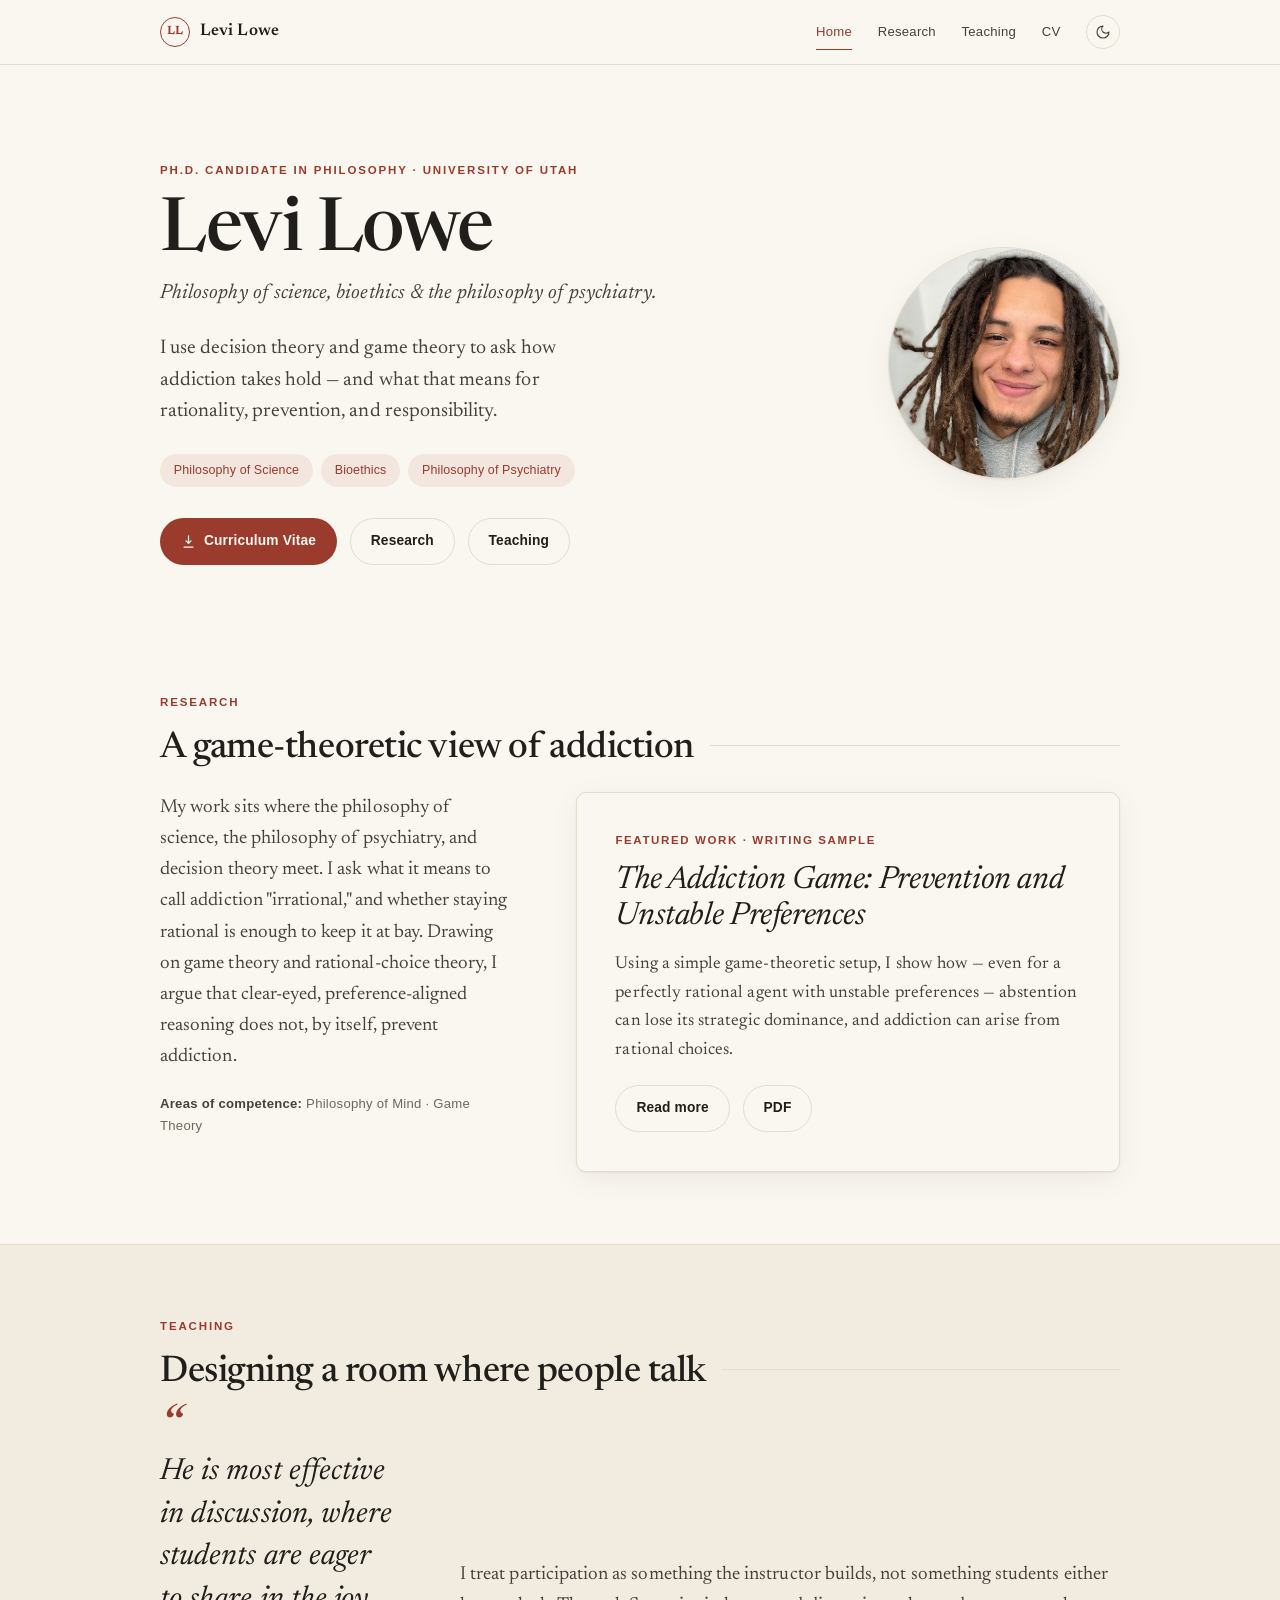
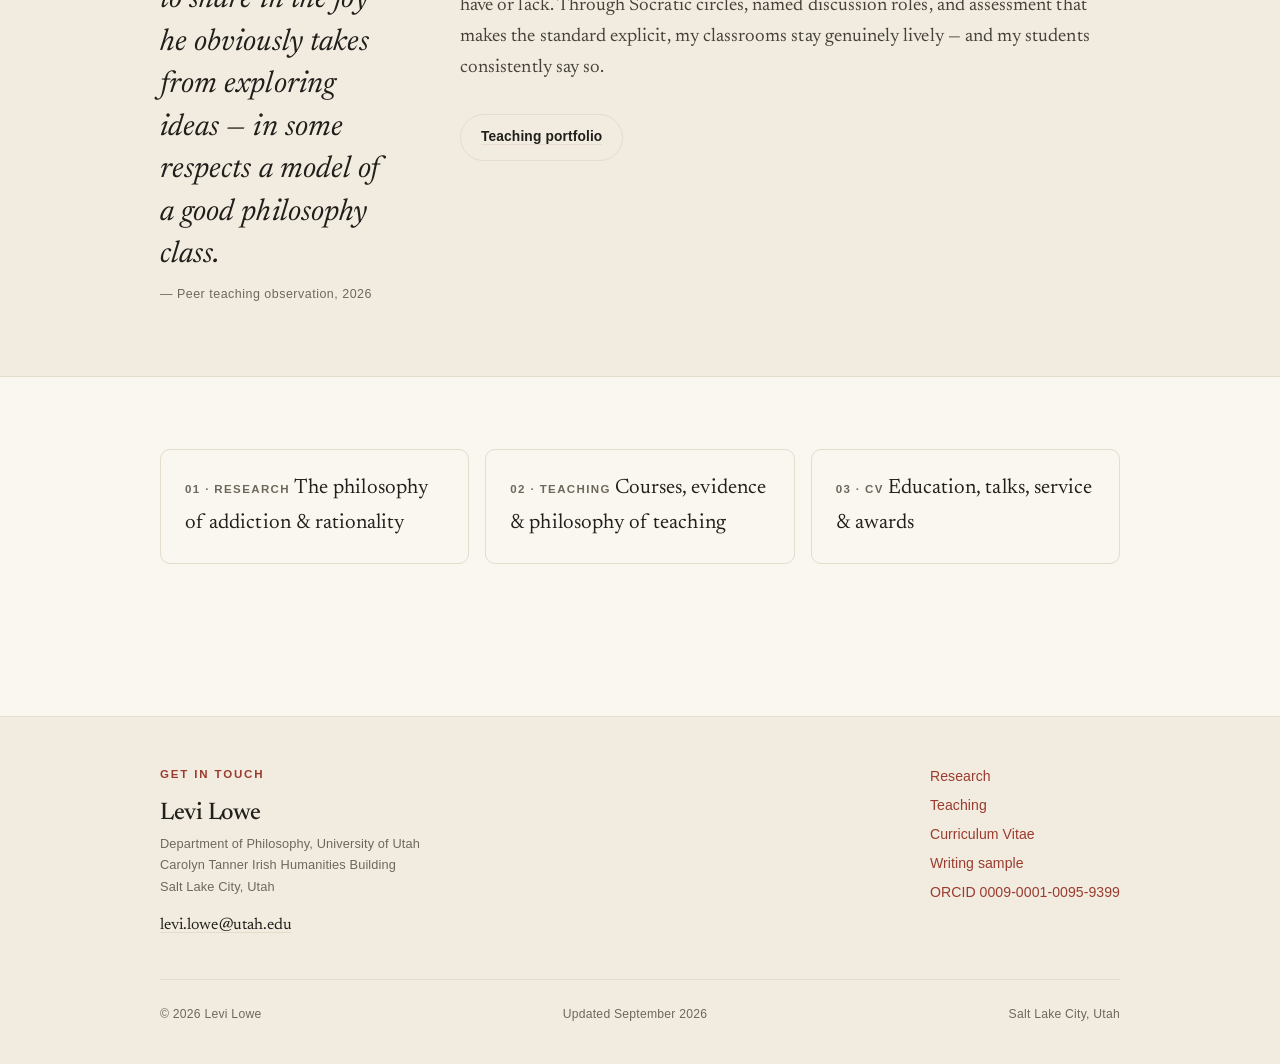
==== index.html @ dac8d7f3 "Tier 1 SEO & polish: social cards, structured data, sitemap/robots, 404, icons, research status pill" ====
<!DOCTYPE html>
<html lang="en">
<head>
  <meta charset="utf-8">
  <meta name="viewport" content="width=device-width, initial-scale=1">
  <title>Levi Lowe — Philosopher</title>
  <meta name="description" content="Levi Lowe is a Ph.D. candidate in philosophy at the University of Utah, working in philosophy of science, bioethics, and the philosophy of psychiatry — with research on addiction, rationality, and decision theory.">
  <meta name="author" content="Levi Lowe">


  <link rel="icon" href="data:image/svg+xml,%3Csvg%20xmlns='http://www.w3.org/2000/svg'%20viewBox='0%200%2032%2032'%3E%3Crect%20width='32'%20height='32'%20rx='6'%20fill='%239A3B2E'/%3E%3Ctext%20x='16'%20y='22'%20font-family='Georgia,serif'%20font-size='15'%20font-weight='600'%20fill='%23FAF7F0'%20text-anchor='middle'%3ELL%3C/text%3E%3C/svg%3E">

  <link rel="preconnect" href="https://fonts.googleapis.com">
  <link rel="preconnect" href="https://fonts.gstatic.com" crossorigin>
  <link href="https://fonts.googleapis.com/css2?family=Newsreader:ital,opsz,wght@0,6..72,300..600;1,6..72,300..600&display=swap" rel="stylesheet">
  <link rel="canonical" href="https://levilakotalowe-sundown.github.io/">
  <meta property="og:type" content="website">
  <meta property="og:site_name" content="Levi Lowe">
  <meta property="og:title" content="Levi Lowe — Philosopher">
  <meta property="og:description" content="Levi Lowe is a Ph.D. candidate in philosophy at the University of Utah, working in philosophy of science, bioethics, and the philosophy of psychiatry — with research on addiction, rationality, and decision theory.">
  <meta property="og:url" content="https://levilakotalowe-sundown.github.io/">
  <meta property="og:image" content="https://levilakotalowe-sundown.github.io/assets/og-image.png">
  <meta property="og:image:width" content="1200">
  <meta property="og:image:height" content="630">
  <meta property="og:image:alt" content="Levi Lowe — Ph.D. candidate in philosophy, University of Utah">
  <meta name="twitter:card" content="summary_large_image">
  <meta name="twitter:title" content="Levi Lowe — Philosopher">
  <meta name="twitter:description" content="Levi Lowe is a Ph.D. candidate in philosophy at the University of Utah, working in philosophy of science, bioethics, and the philosophy of psychiatry — with research on addiction, rationality, and decision theory.">
  <meta name="twitter:image" content="https://levilakotalowe-sundown.github.io/assets/og-image.png">
  <link rel="apple-touch-icon" sizes="180x180" href="/assets/apple-touch-icon.png">
  <link rel="icon" type="image/png" sizes="32x32" href="/assets/favicon-32.png">
  <link rel="icon" type="image/png" sizes="16x16" href="/assets/favicon-16.png">
  <link rel="manifest" href="/site.webmanifest">
  <meta name="theme-color" content="#FAF7F0" media="(prefers-color-scheme: light)">
  <meta name="theme-color" content="#16150F" media="(prefers-color-scheme: dark)">
  <script type="application/ld+json">
  {
    "@context": "https://schema.org",
    "@type": "Person",
    "name": "Levi Lowe",
    "givenName": "Levi",
    "familyName": "Lowe",
    "jobTitle": "Ph.D. Candidate in Philosophy",
    "affiliation": { "@type": "CollegeOrUniversity", "name": "University of Utah" },
    "url": "https://levilakotalowe-sundown.github.io/",
    "image": "https://levilakotalowe-sundown.github.io/assets/og-image.png",
    "email": "mailto:levi.lowe@utah.edu",
    "knowsAbout": ["Philosophy of Science","Bioethics","Philosophy of Psychiatry","Philosophy of Mind","Game Theory","Philosophy of Addiction"],
    "sameAs": ["https://orcid.org/0009-0001-0095-9399"]
  }
  </script>
  <link rel="stylesheet" href="styles.css">
</head>
<body>
  <a class="skip-link" href="#main">Skip to content</a>

  <header class="site-header">
    <div class="site-header__inner">
      <a class="brand" href="index.html" aria-label="Levi Lowe — home">
        <span class="brand__mark" aria-hidden="true">LL</span>
        <span class="brand__name">Levi Lowe</span>
      </a>
      <nav class="nav" aria-label="Primary">
        <a href="index.html" aria-current="page">Home</a>
        <a href="research.html">Research</a>
        <a href="teaching.html">Teaching</a>
        <a href="cv.html">CV</a>
        <button class="theme-toggle" type="button" aria-label="Toggle dark mode" title="Toggle theme">
          <svg viewBox="0 0 24 24" fill="none" stroke="currentColor" stroke-width="1.7" stroke-linecap="round" stroke-linejoin="round" aria-hidden="true"><path class="theme-icon" d="M12 3a6 6 0 0 0 9 9 9 9 0 1 1-9-9Z"></path></svg>
        </button>
      </nav>
    </div>
  </header>

  <main id="main">
    <!-- HERO -->
    <section class="hero">
      <div class="wrap hero__grid">
        <div>
          <p class="eyebrow">Ph.D. Candidate in Philosophy · University of Utah</p>
          <h1>Levi Lowe</h1>
          <p class="hero__role">Philosophy of science, bioethics &amp; the philosophy of psychiatry.</p>
          <p class="hero__intro">I use decision theory and game theory to ask how addiction takes
            hold — and what that means for rationality, prevention, and responsibility.</p>

          <ul class="chips" aria-label="Areas of specialization">
            <li class="chip chip--accent">Philosophy of Science</li>
            <li class="chip chip--accent">Bioethics</li>
            <li class="chip chip--accent">Philosophy of Psychiatry</li>
          </ul>

          <div class="actions">
            <a class="btn btn--primary" href="assets/Levi-Lowe-CV.pdf" target="_blank" rel="noopener">
              <svg viewBox="0 0 24 24" fill="none" stroke="currentColor" stroke-width="2" stroke-linecap="round" stroke-linejoin="round" aria-hidden="true"><path d="M12 3v12m0 0 4-4m-4 4-4-4M5 21h14"></path></svg>
              Curriculum Vitae
            </a>
            <a class="btn btn--ghost" href="research.html">Research</a>
            <a class="btn btn--ghost" href="teaching.html">Teaching</a>
          </div>
        </div>

        <div class="portrait">
          <img src="assets/headshot.jpg" alt="Levi Lowe" width="894" height="900" style="object-position: 50% 38%;">
        </div>
      </div>
    </section>

    <!-- RESEARCH BRIEF -->
    <section class="section">
      <div class="wrap">
        <p class="eyebrow">Research</p>
        <h2 class="section__title section__title--rule">A game-theoretic view of addiction</h2>
        <div class="hero__grid" style="align-items:start;">
          <div class="measure prose">
            <p>My work sits where the philosophy of science, the philosophy of psychiatry, and
              decision theory meet. I ask what it means to call addiction "irrational," and whether
              staying rational is enough to keep it at bay. Drawing on game theory and rational-choice
              theory, I argue that clear-eyed, preference-aligned reasoning does not, by itself,
              prevent addiction.</p>
            <p style="font-family:var(--sans); font-size:0.82rem; letter-spacing:0.02em; color:var(--muted); margin-bottom:0;">
              <strong style="color:var(--ink-soft); font-weight:600;">Areas of competence:</strong>
              Philosophy of Mind · Game Theory</p>
          </div>

          <div class="feature" style="max-width:34rem;">
            <p class="feature__kicker">Featured work · Writing sample</p>
            <h3>The Addiction Game: Prevention and Unstable Preferences</h3>
            <p class="feature__abstract">Using a simple game-theoretic setup, I show how — even for a
              perfectly rational agent with unstable preferences — abstention can lose its strategic
              dominance, and addiction can arise from rational choices.</p>
            <div class="actions" style="margin-top:1.3rem;">
              <a class="btn btn--ghost" href="research.html">Read more</a>
              <a class="btn btn--ghost" href="assets/Levi-Lowe-Writing-Sample-The-Addiction-Game.pdf" target="_blank" rel="noopener">PDF</a>
            </div>
          </div>
        </div>
      </div>
    </section>

    <!-- TEACHING BRIEF -->
    <section class="section section--tint">
      <div class="wrap">
        <p class="eyebrow">Teaching</p>
        <h2 class="section__title section__title--rule">Designing a room where people talk</h2>
        <div class="hero__grid" style="align-items:center;">
          <blockquote class="quote quote--feature" style="margin:0;">
            He is most effective in discussion, where students are eager to share in the joy he
            obviously takes from exploring ideas &mdash; in some respects a model of a good philosophy class.
            <cite>— Peer teaching observation, 2026</cite>
          </blockquote>
          <div class="measure prose">
            <p>I treat participation as something the instructor builds, not something students either
              have or lack. Through Socratic circles, named discussion roles, and assessment that makes
              the standard explicit, my classrooms stay genuinely lively — and my students consistently
              say so.</p>
            <div class="actions">
              <a class="btn btn--ghost" href="teaching.html">Teaching portfolio</a>
            </div>
          </div>
        </div>
      </div>
    </section>

    <!-- EXPLORE -->
    <section class="section">
      <div class="wrap">
        <div class="cross">
          <a href="research.html">
            <span class="cross__label">01 · Research</span>
            <span class="cross__title">The philosophy of addiction &amp; rationality</span>
          </a>
          <a href="teaching.html">
            <span class="cross__label">02 · Teaching</span>
            <span class="cross__title">Courses, evidence &amp; philosophy of teaching</span>
          </a>
          <a href="cv.html">
            <span class="cross__label">03 · CV</span>
            <span class="cross__title">Education, talks, service &amp; awards</span>
          </a>
        </div>
      </div>
    </section>
  </main>

  <footer class="site-footer" id="contact">
    <div class="wrap site-footer__grid">
      <div class="footer-contact">
        <p class="eyebrow">Get in touch</p>
        <h2>Levi Lowe</h2>
        <p class="footer-meta" style="margin:0.2rem 0 0;">
          Department of Philosophy, University of Utah<br>
          Carolyn Tanner Irish Humanities Building<br>
          Salt Lake City, Utah
        </p>
        <p style="margin:0.9rem 0 0;"><a href="mailto:levi.lowe@utah.edu">levi.lowe@utah.edu</a></p>
      </div>
      <div class="footer-links">
        <a href="research.html">Research</a>
        <a href="teaching.html">Teaching</a>
        <a href="cv.html">Curriculum Vitae</a>
        <a href="assets/Levi-Lowe-Writing-Sample-The-Addiction-Game.pdf" target="_blank" rel="noopener">Writing sample</a>
        <a href="https://orcid.org/0009-0001-0095-9399" target="_blank" rel="noopener">ORCID 0009-0001-0095-9399</a>
      </div>
    </div>
    <div class="wrap footer-fine">
      <span>© <span id="year">2026</span> Levi Lowe</span>
      <span>Updated September 2026</span>
      <span>Salt Lake City, Utah</span>
    </div>
  </footer>

  <script>
    (function () {
      var root = document.documentElement;
      try {
        var saved = localStorage.getItem("theme");
        if (saved) root.setAttribute("data-theme", saved);
      } catch (e) {}
      var btn = document.querySelector(".theme-toggle");
      if (btn) btn.addEventListener("click", function () {
        var isDark = root.getAttribute("data-theme") === "dark"
          || (!root.getAttribute("data-theme") && matchMedia("(prefers-color-scheme: dark)").matches);
        var next = isDark ? "light" : "dark";
        root.setAttribute("data-theme", next);
        try { localStorage.setItem("theme", next); } catch (e) {}
      });
      var y = document.getElementById("year");
      if (y) y.textContent = new Date().getFullYear();
    })();
  </script>
</body>
</html>
---- styles.css ----
/* =====================================================================
   Levi Lowe — Academic website
   A quiet, scholarly "paper" design system. Light + dark.
   ===================================================================== */

:root {
  --paper:      #FAF7F0;
  --paper-2:    #F2ECE0;
  --paper-3:    #EBE4D6;
  --ink:        #211F1B;
  --ink-soft:   #46423A;
  --muted:      #6E685C;
  --line:       #E4DCCC;
  --accent:     #9A3B2E;
  --accent-deep:#7C2E23;
  --accent-tint:rgba(154, 59, 46, 0.09);
  --on-accent:  #FBF8F1;

  --serif: "Newsreader", Georgia, "Times New Roman", serif;
  --sans: -apple-system, BlinkMacSystemFont, "Segoe UI", Roboto, Helvetica, Arial, sans-serif;

  --measure: 66ch;
  --wrap: 60rem;
  --wrap-narrow: 44rem;

  --radius: 10px;
  --shadow: 0 1px 2px rgba(30, 25, 15, 0.05), 0 8px 30px rgba(30, 25, 15, 0.06);
  --ease: cubic-bezier(0.22, 0.61, 0.36, 1);
}

@media (prefers-color-scheme: dark) {
  :root:not([data-theme="light"]) {
    --paper:      #16150F;
    --paper-2:    #1F1D16;
    --paper-3:    #272419;
    --ink:        #ECE6D8;
    --ink-soft:   #CDC6B5;
    --muted:      #9B9482;
    --line:       #302C22;
    --accent:     #E3977E;
    --accent-deep:#EEB49F;
    --accent-tint:rgba(227, 151, 126, 0.13);
    --on-accent:  #1A160F;
    --shadow: 0 1px 2px rgba(0,0,0,0.3), 0 10px 34px rgba(0,0,0,0.35);
  }
}
:root[data-theme="dark"] {
  --paper:      #16150F;
  --paper-2:    #1F1D16;
  --paper-3:    #272419;
  --ink:        #ECE6D8;
  --ink-soft:   #CDC6B5;
  --muted:      #9B9482;
  --line:       #302C22;
  --accent:     #E3977E;
  --accent-deep:#EEB49F;
  --accent-tint:rgba(227, 151, 126, 0.13);
  --on-accent:  #1A160F;
  --shadow: 0 1px 2px rgba(0,0,0,0.3), 0 10px 34px rgba(0,0,0,0.35);
}

/* ---------- Base ---------- */
* { box-sizing: border-box; }
html { -webkit-text-size-adjust: 100%; scroll-behavior: smooth; }
@media (prefers-reduced-motion: reduce) {
  html { scroll-behavior: auto; }
  * { animation: none !important; transition: none !important; }
}

body {
  margin: 0;
  background: var(--paper);
  color: var(--ink);
  font-family: var(--serif);
  font-optical-sizing: auto;
  font-size: 1.18rem;
  line-height: 1.65;
  font-weight: 400;
  letter-spacing: 0.003em;
  -webkit-font-smoothing: antialiased;
  text-rendering: optimizeLegibility;
}

::selection { background: var(--accent-tint); }

a { color: var(--accent); text-decoration: none; }
a:hover { color: var(--accent-deep); }

img { max-width: 100%; display: block; }

h1, h2, h3, h4 {
  font-family: var(--serif);
  font-weight: 500;
  line-height: 1.14;
  letter-spacing: -0.012em;
  color: var(--ink);
  margin: 0 0 0.5em;
}

p { margin: 0 0 1.1em; }

hr {
  border: 0;
  border-top: 1px solid var(--line);
  margin: 3.25rem 0;
}

/* ---------- Utilities ---------- */
.wrap { width: min(var(--wrap), 92vw); margin-inline: auto; }
.narrow { width: min(var(--wrap-narrow), 92vw); margin-inline: auto; }
.measure { max-width: var(--measure); }

.eyebrow {
  font-family: var(--sans);
  font-size: 0.72rem;
  font-weight: 600;
  letter-spacing: 0.16em;
  text-transform: uppercase;
  color: var(--accent);
  margin: 0 0 1rem;
}

.lede {
  font-size: 1.32rem;
  line-height: 1.55;
  color: var(--ink-soft);
}

.skip-link {
  position: absolute;
  left: -999px;
  top: 0;
  background: var(--accent);
  color: var(--on-accent);
  padding: 0.6rem 1rem;
  z-index: 100;
  border-radius: 0 0 var(--radius) 0;
}
.skip-link:focus { left: 0; }

:focus-visible {
  outline: 2px solid var(--accent);
  outline-offset: 3px;
  border-radius: 3px;
}

/* ---------- Header / nav ---------- */
.site-header {
  position: sticky;
  top: 0;
  z-index: 50;
  background: color-mix(in srgb, var(--paper) 86%, transparent);
  backdrop-filter: saturate(1.4) blur(10px);
  -webkit-backdrop-filter: saturate(1.4) blur(10px);
  border-bottom: 1px solid var(--line);
}
.site-header__inner {
  width: min(var(--wrap), 92vw);
  margin-inline: auto;
  display: flex;
  align-items: center;
  justify-content: space-between;
  gap: 1rem;
  min-height: 64px;
}
.brand {
  font-family: var(--serif);
  font-weight: 600;
  font-size: 1.06rem;
  letter-spacing: 0.01em;
  color: var(--ink);
  display: inline-flex;
  align-items: center;
  gap: 0.6rem;
}
.brand:hover { color: var(--ink); }
.brand__mark {
  display: inline-grid;
  place-items: center;
  width: 30px; height: 30px;
  border: 1px solid var(--accent);
  color: var(--accent);
  border-radius: 50%;
  font-size: 0.74rem;
  font-weight: 600;
  letter-spacing: 0.02em;
}
.nav {
  display: flex;
  align-items: center;
  gap: 1.6rem;
  font-family: var(--sans);
  font-size: 0.82rem;
  font-weight: 500;
  letter-spacing: 0.02em;
}
.nav a {
  color: var(--ink-soft);
  padding: 0.35rem 0;
  position: relative;
}
.nav a:hover { color: var(--ink); }
.nav a[aria-current="page"] { color: var(--accent); }
.nav a[aria-current="page"]::after {
  content: "";
  position: absolute;
  left: 0; right: 0; bottom: -2px;
  height: 1.5px;
  background: var(--accent);
}
@media (max-width: 560px) {
  .nav { gap: 1.05rem; font-size: 0.78rem; }
  .brand span.brand__name { display: none; }
}

/* ---------- Hero ---------- */
.hero { padding: clamp(3rem, 8vw, 6rem) 0 clamp(2rem, 5vw, 3.5rem); }
.hero__grid {
  display: grid;
  grid-template-columns: 1fr auto;
  gap: clamp(1.5rem, 5vw, 4rem);
  align-items: center;
}
@media (max-width: 720px) {
  .hero__grid { grid-template-columns: 1fr; }
  .portrait { order: -1; }
}
.hero h1 {
  font-size: clamp(2.7rem, 7vw, 4.6rem);
  font-weight: 500;
  letter-spacing: -0.02em;
  line-height: 1.02;
  margin-bottom: 0.35rem;
}
.hero__role {
  font-size: 1.28rem;
  color: var(--ink-soft);
  font-style: italic;
  margin-bottom: 1.4rem;
}
.hero__intro { font-size: 1.24rem; line-height: 1.6; color: var(--ink-soft); max-width: 40ch; }

.portrait {
  width: clamp(160px, 26vw, 232px);
  aspect-ratio: 1 / 1;
  border-radius: 50%;
  overflow: hidden;
  background:
    radial-gradient(120% 120% at 30% 20%, var(--paper-2), var(--paper-3));
  border: 1px solid var(--line);
  display: grid;
  place-items: center;
  box-shadow: var(--shadow);
}
.portrait img { width: 100%; height: 100%; object-fit: cover; }
.portrait__mono {
  font-family: var(--serif);
  font-size: clamp(3rem, 7vw, 4.4rem);
  font-weight: 400;
  color: var(--accent);
  letter-spacing: 0.03em;
}

/* ---------- Chips ---------- */
.chips { display: flex; flex-wrap: wrap; gap: 0.5rem; margin: 1.6rem 0; padding: 0; list-style: none; }
.chip {
  font-family: var(--sans);
  font-size: 0.78rem;
  font-weight: 500;
  letter-spacing: 0.01em;
  color: var(--ink-soft);
  background: var(--paper-2);
  border: 1px solid var(--line);
  padding: 0.34rem 0.8rem;
  border-radius: 100px;
}
.chip--accent { color: var(--accent); background: var(--accent-tint); border-color: transparent; }

/* ---------- Buttons ---------- */
.actions { display: flex; flex-wrap: wrap; gap: 0.8rem; margin-top: 1.9rem; }
.btn {
  font-family: var(--sans);
  font-size: 0.86rem;
  font-weight: 600;
  letter-spacing: 0.01em;
  display: inline-flex;
  align-items: center;
  gap: 0.5rem;
  padding: 0.7rem 1.25rem;
  border-radius: 100px;
  border: 1px solid transparent;
  cursor: pointer;
  transition: transform 0.18s var(--ease), background 0.18s var(--ease), border-color 0.18s var(--ease);
}
.btn:hover { transform: translateY(-1px); }
.btn--primary { background: var(--accent); color: var(--on-accent); }
.btn--primary:hover { background: var(--accent-deep); color: var(--on-accent); }
.btn--ghost { background: transparent; color: var(--ink); border-color: var(--line); }
.btn--ghost:hover { border-color: var(--accent); color: var(--accent); }
.btn svg { width: 15px; height: 15px; }

/* ---------- Sections ---------- */
main { padding-bottom: 5rem; }
.section { padding: clamp(2.5rem, 6vw, 4.5rem) 0; }
.section--tint { background: var(--paper-2); border-block: 1px solid var(--line); }
.section__title { font-size: clamp(1.7rem, 3.5vw, 2.3rem); margin-bottom: 1.4rem; }
.section__title--rule {
  display: flex; align-items: baseline; gap: 1rem;
}
.section__title--rule::after {
  content: ""; flex: 1 1 auto; height: 1px; background: var(--line);
  transform: translateY(-0.3em);
}

.page-head { padding: clamp(2.4rem, 6vw, 4rem) 0 1rem; }
.page-head h1 { font-size: clamp(2.3rem, 5vw, 3.4rem); }

/* prose */
.prose p { color: var(--ink-soft); }
.prose h3 { margin-top: 2.2rem; font-size: 1.4rem; }
.prose a { text-decoration: underline; text-decoration-color: var(--accent-tint); text-underline-offset: 3px; }
.prose a:hover { text-decoration-color: var(--accent); }

/* definition rows (AOS/AOC, meta) */
.deflist { display: grid; grid-template-columns: max-content 1fr; gap: 0.35rem 1.6rem; margin: 0; }
.deflist dt {
  font-family: var(--sans); font-size: 0.74rem; font-weight: 600;
  letter-spacing: 0.13em; text-transform: uppercase; color: var(--muted);
  padding-top: 0.32rem;
}
.deflist dd { margin: 0; color: var(--ink); }
@media (max-width: 560px) {
  .deflist { grid-template-columns: 1fr; gap: 0.1rem 0; }
  .deflist dd { margin-bottom: 1rem; }
}

/* itemized entries (talks, service, courses) */
.entries { list-style: none; margin: 0; padding: 0; }
.entry {
  display: grid;
  grid-template-columns: 1fr auto;
  gap: 0.4rem 1.5rem;
  padding: 1rem 0;
  border-top: 1px solid var(--line);
  align-items: baseline;
}
.entry:last-child { border-bottom: 1px solid var(--line); }
.entry__main { color: var(--ink); }
.entry__sub { color: var(--muted); font-size: 0.98rem; display: block; margin-top: 0.1rem; }
.entry__meta { font-family: var(--sans); font-size: 0.8rem; color: var(--muted); white-space: nowrap; letter-spacing: 0.02em; }
@media (max-width: 560px) {
  .entry { grid-template-columns: 1fr; }
  .entry__meta { order: -1; }
}

/* feature card (dissertation / featured paper) */
.feature {
  background: var(--paper);
  border: 1px solid var(--line);
  border-radius: var(--radius);
  padding: clamp(1.5rem, 4vw, 2.4rem);
  box-shadow: var(--shadow);
}
.feature__kicker {
  font-family: var(--sans); font-size: 0.72rem; font-weight: 600;
  letter-spacing: 0.14em; text-transform: uppercase; color: var(--accent);
  margin-bottom: 0.7rem;
}
.feature h3 { font-size: clamp(1.5rem, 3.2vw, 2rem); font-style: italic; font-weight: 400; }
.feature__abstract { color: var(--ink-soft); font-size: 1.08rem; }
.keywords { font-family: var(--sans); font-size: 0.8rem; color: var(--muted); letter-spacing: 0.02em; margin-top: 1rem; }

/* course cards */
.cards { display: grid; grid-template-columns: repeat(auto-fit, minmax(260px, 1fr)); gap: 1rem; }
.card {
  background: var(--paper); border: 1px solid var(--line); border-radius: var(--radius);
  padding: 1.4rem 1.5rem;
}
.card__code { font-family: var(--sans); font-size: 0.72rem; font-weight: 600; letter-spacing: 0.1em; text-transform: uppercase; color: var(--accent); }
.card h3 { font-size: 1.24rem; margin: 0.3rem 0 0.5rem; }
.card p { font-size: 1rem; color: var(--ink-soft); margin: 0; }

/* pull quotes */
.quotes { display: grid; gap: 1.4rem; }
.quote {
  border-left: 2px solid var(--accent);
  padding: 0.2rem 0 0.2rem 1.5rem;
  font-size: 1.16rem;
  line-height: 1.55;
  font-style: italic;
  color: var(--ink);
}
.quote cite {
  display: block; margin-top: 0.6rem;
  font-family: var(--sans); font-style: normal; font-size: 0.78rem;
  font-weight: 500; letter-spacing: 0.04em; color: var(--muted);
}
.quote--feature {
  border: 0;
  padding: 0;
  font-size: clamp(1.4rem, 3.2vw, 1.9rem);
  line-height: 1.4;
  color: var(--ink);
}
.quote--feature::before {
  content: "\201C";
  display: block;
  font-size: 3.4rem;
  line-height: 0.5;
  color: var(--accent);
  margin-bottom: 0.5rem;
}

/* stat row */
.stats { display: grid; grid-template-columns: repeat(auto-fit, minmax(150px, 1fr)); gap: 1rem; margin: 1.5rem 0; }
.stat { padding: 1.2rem 0; border-top: 2px solid var(--accent); }
.stat__num { font-size: 2.4rem; font-weight: 500; line-height: 1; letter-spacing: -0.02em; }
.stat__label { font-family: var(--sans); font-size: 0.82rem; color: var(--muted); margin-top: 0.4rem; }

/* cross-links / next */
.cross { display: grid; grid-template-columns: repeat(auto-fit, minmax(220px, 1fr)); gap: 1rem; }
.cross a {
  display: block; padding: 1.4rem 1.5rem; border: 1px solid var(--line);
  border-radius: var(--radius); background: var(--paper);
  transition: border-color 0.18s var(--ease), transform 0.18s var(--ease);
}
.cross a:hover { border-color: var(--accent); transform: translateY(-2px); }
.cross__label { font-family: var(--sans); font-size: 0.72rem; font-weight: 600; letter-spacing: 0.12em; text-transform: uppercase; color: var(--muted); }
.cross__title { font-size: 1.3rem; color: var(--ink); margin-top: 0.3rem; }
.cross a:hover .cross__title { color: var(--accent); }

/* ---------- CV page ---------- */
.cv-section { margin-bottom: 2.6rem; }
.cv-section > h2 {
  font-family: var(--sans);
  font-size: 0.8rem; font-weight: 700; letter-spacing: 0.16em; text-transform: uppercase;
  color: var(--accent);
  padding-bottom: 0.5rem;
  border-bottom: 1px solid var(--line);
  margin-bottom: 1rem;
}
.cv-row { display: grid; grid-template-columns: 1fr auto; gap: 0.2rem 1.5rem; padding: 0.5rem 0; align-items: baseline; }
.cv-row__title { color: var(--ink); }
.cv-row__title strong { font-weight: 600; }
.cv-row__sub { color: var(--muted); font-size: 0.98rem; }
.cv-row__date { font-family: var(--sans); font-size: 0.82rem; color: var(--muted); white-space: nowrap; }
@media (max-width: 560px) { .cv-row { grid-template-columns: 1fr; } }

/* ---------- Footer ---------- */
.site-footer {
  border-top: 1px solid var(--line);
  background: var(--paper-2);
  padding: 3rem 0 2.5rem;
  font-size: 1rem;
}
.site-footer__grid {
  display: flex; flex-wrap: wrap; gap: 1.5rem 3rem; justify-content: space-between; align-items: start;
}
.site-footer h2 { font-size: 1.5rem; margin-bottom: 0.3rem; }
.footer-contact a { color: var(--ink); text-decoration: underline; text-decoration-color: var(--line); text-underline-offset: 3px; }
.footer-contact a:hover { color: var(--accent); text-decoration-color: var(--accent); }
.footer-meta {
  font-family: var(--sans); font-size: 0.8rem; color: var(--muted); letter-spacing: 0.01em;
  line-height: 1.7;
}
.footer-links { display: flex; flex-direction: column; gap: 0.35rem; font-family: var(--sans); font-size: 0.88rem; }
.footer-fine {
  margin-top: 2.5rem; padding-top: 1.5rem; border-top: 1px solid var(--line);
  font-family: var(--sans); font-size: 0.76rem; color: var(--muted); letter-spacing: 0.02em;
  display: flex; flex-wrap: wrap; gap: 0.5rem 1.5rem; justify-content: space-between;
}

/* theme toggle */
.theme-toggle {
  background: transparent; border: 1px solid var(--line); color: var(--ink-soft);
  width: 34px; height: 34px; border-radius: 50%; display: inline-grid; place-items: center;
  cursor: pointer; transition: border-color 0.18s var(--ease), color 0.18s var(--ease);
}
.theme-toggle:hover { border-color: var(--accent); color: var(--accent); }
.theme-toggle svg { width: 16px; height: 16px; }

@media print {
  .site-header, .site-footer, .actions, .cross, .theme-toggle { display: none !important; }
  body { background: #fff; color: #000; font-size: 11pt; }
  a { color: #000; }
}


/* status pills (research pipeline) */
.status { display:inline-block; font-family:var(--sans); font-size:0.66rem; font-weight:700; letter-spacing:0.09em; text-transform:uppercase; color:var(--accent); background:var(--accent-tint); padding:0.18rem 0.5rem; border-radius:100px; margin-right:0.55rem; vertical-align:0.1em; }
.status--muted { color:var(--muted); background:var(--paper-3); }
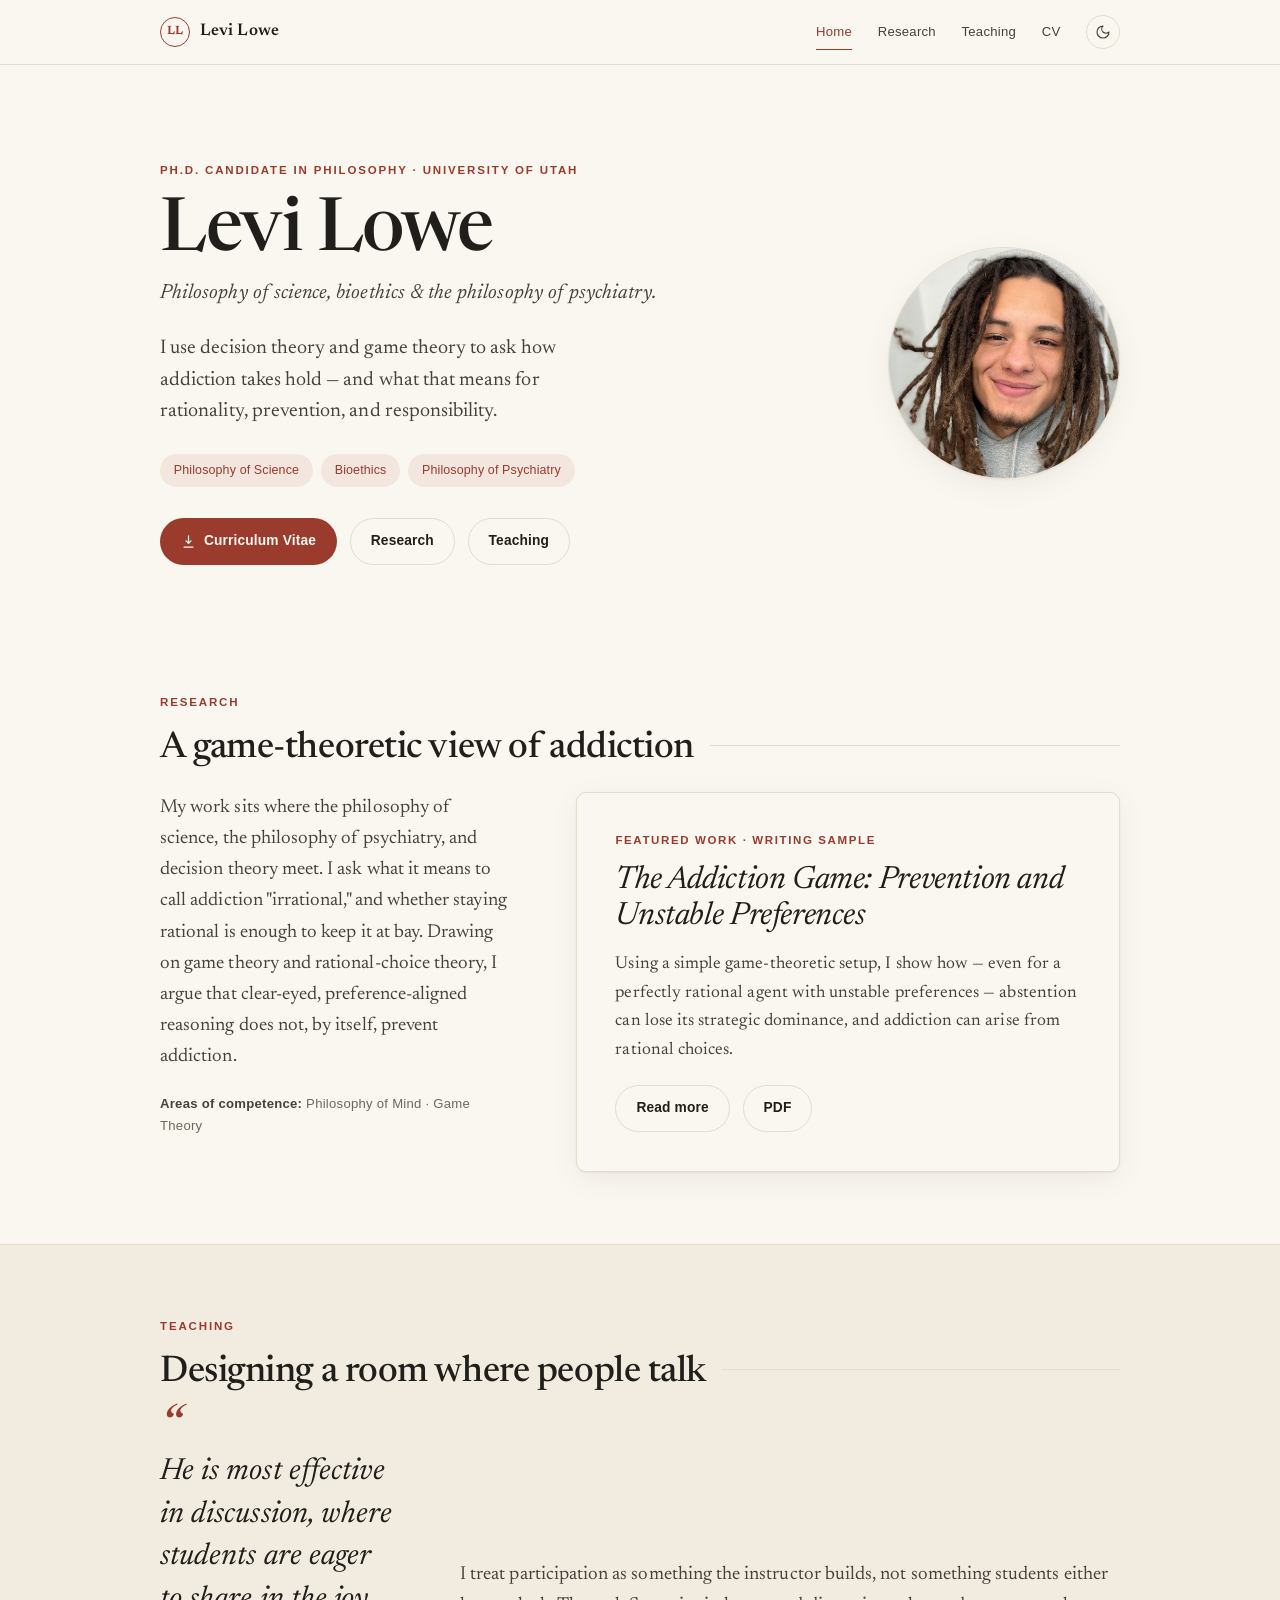
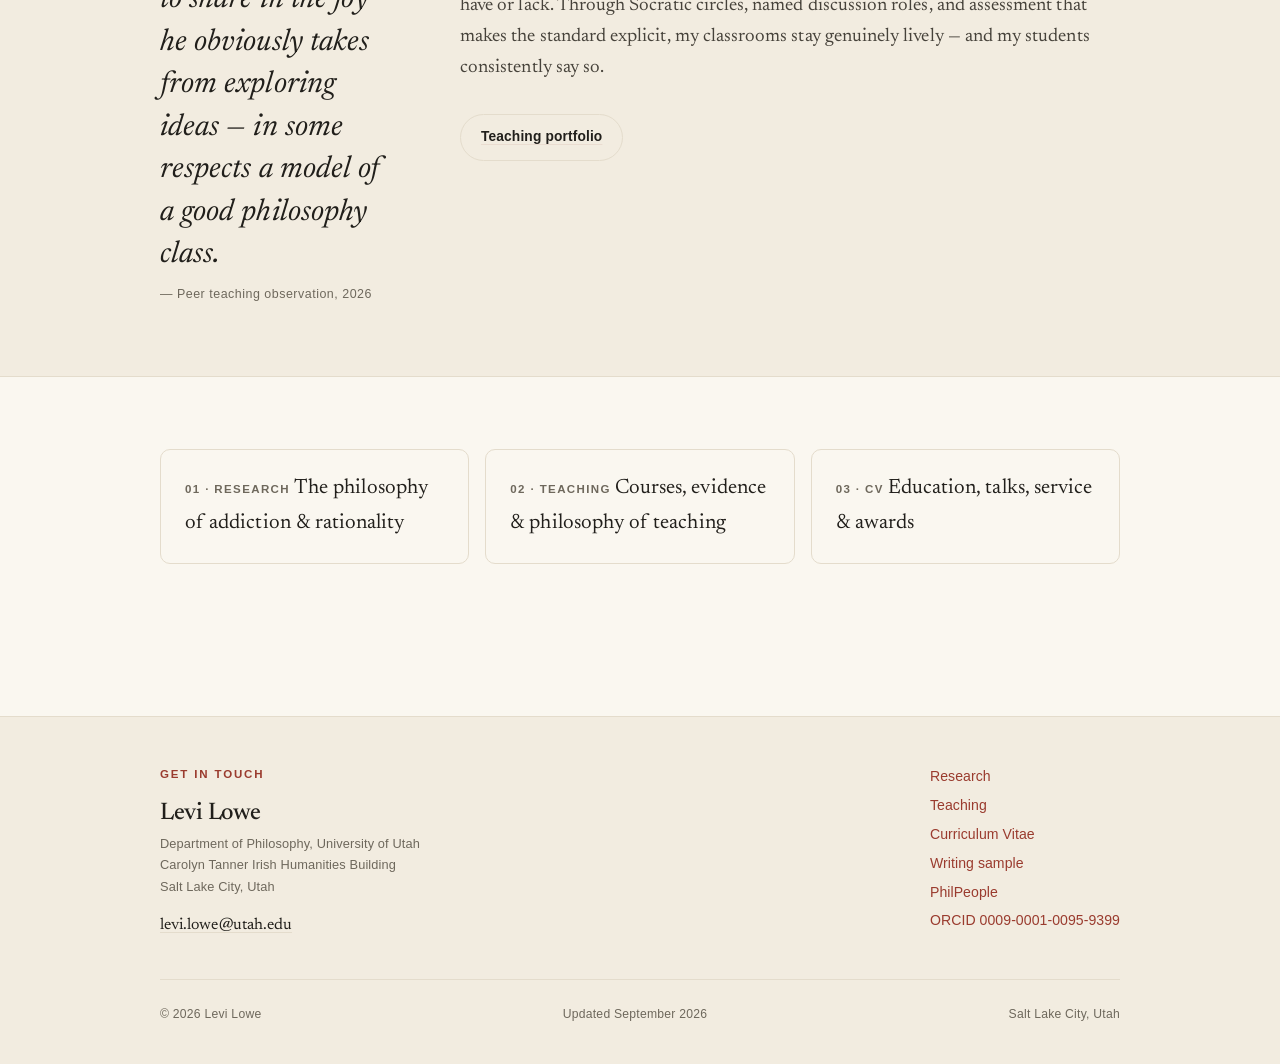
==== commit 897f731b: "Add PhilPeople profile link (footer + JSON-LD sameAs) Co-Authored-By: Claude Opus 4.8 <noreply@anthr" ====
--- a/index.html
+++ b/index.html
@@ -46,7 +46,7 @@
     "image": "https://levilakotalowe-sundown.github.io/assets/og-image.png",
     "email": "mailto:levi.lowe@utah.edu",
     "knowsAbout": ["Philosophy of Science","Bioethics","Philosophy of Psychiatry","Philosophy of Mind","Game Theory","Philosophy of Addiction"],
-    "sameAs": ["https://orcid.org/0009-0001-0095-9399"]
+    "sameAs": ["https://orcid.org/0009-0001-0095-9399", "https://philpeople.org/profiles/levi-l-lowe"]
   }
   </script>
   <link rel="stylesheet" href="styles.css">
@@ -199,6 +199,7 @@
         <a href="teaching.html">Teaching</a>
         <a href="cv.html">Curriculum Vitae</a>
         <a href="assets/Levi-Lowe-Writing-Sample-The-Addiction-Game.pdf" target="_blank" rel="noopener">Writing sample</a>
+        <a href="https://philpeople.org/profiles/levi-l-lowe" target="_blank" rel="noopener">PhilPeople</a>
         <a href="https://orcid.org/0009-0001-0095-9399" target="_blank" rel="noopener">ORCID 0009-0001-0095-9399</a>
       </div>
     </div>
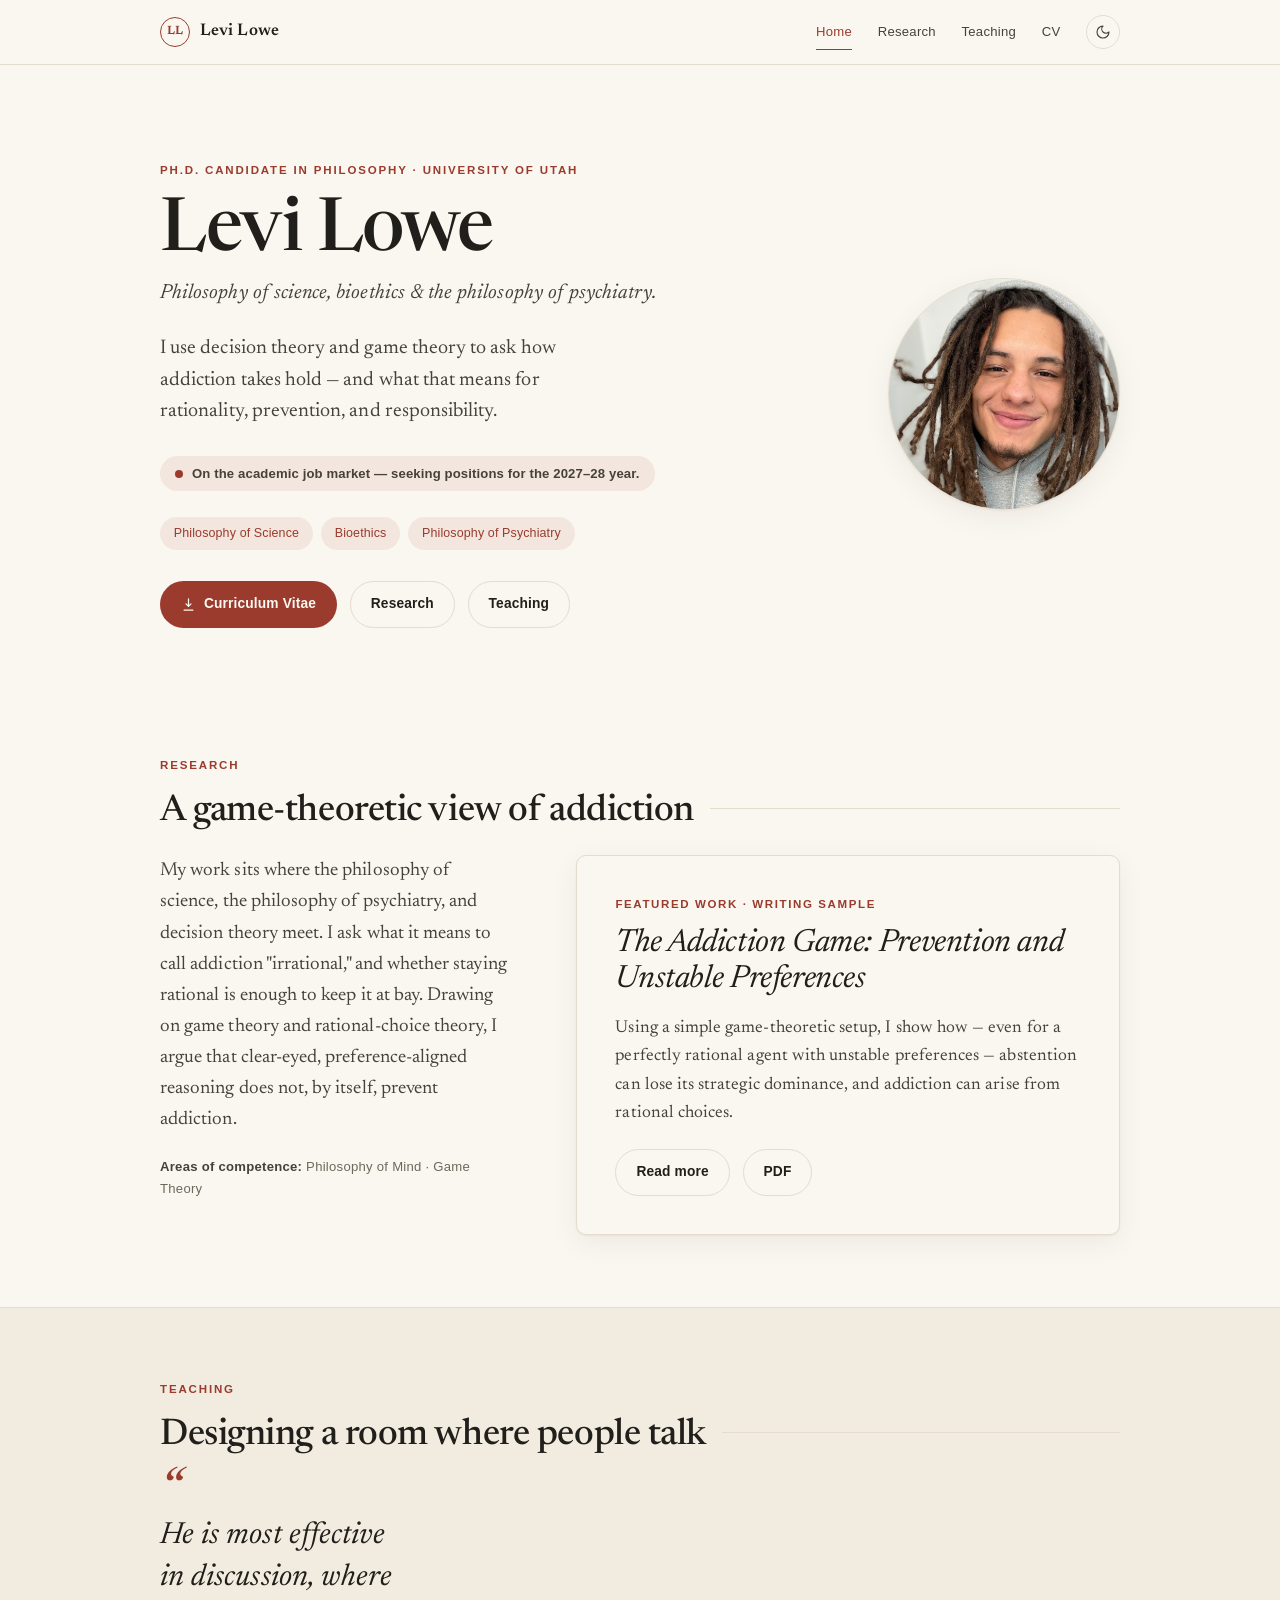
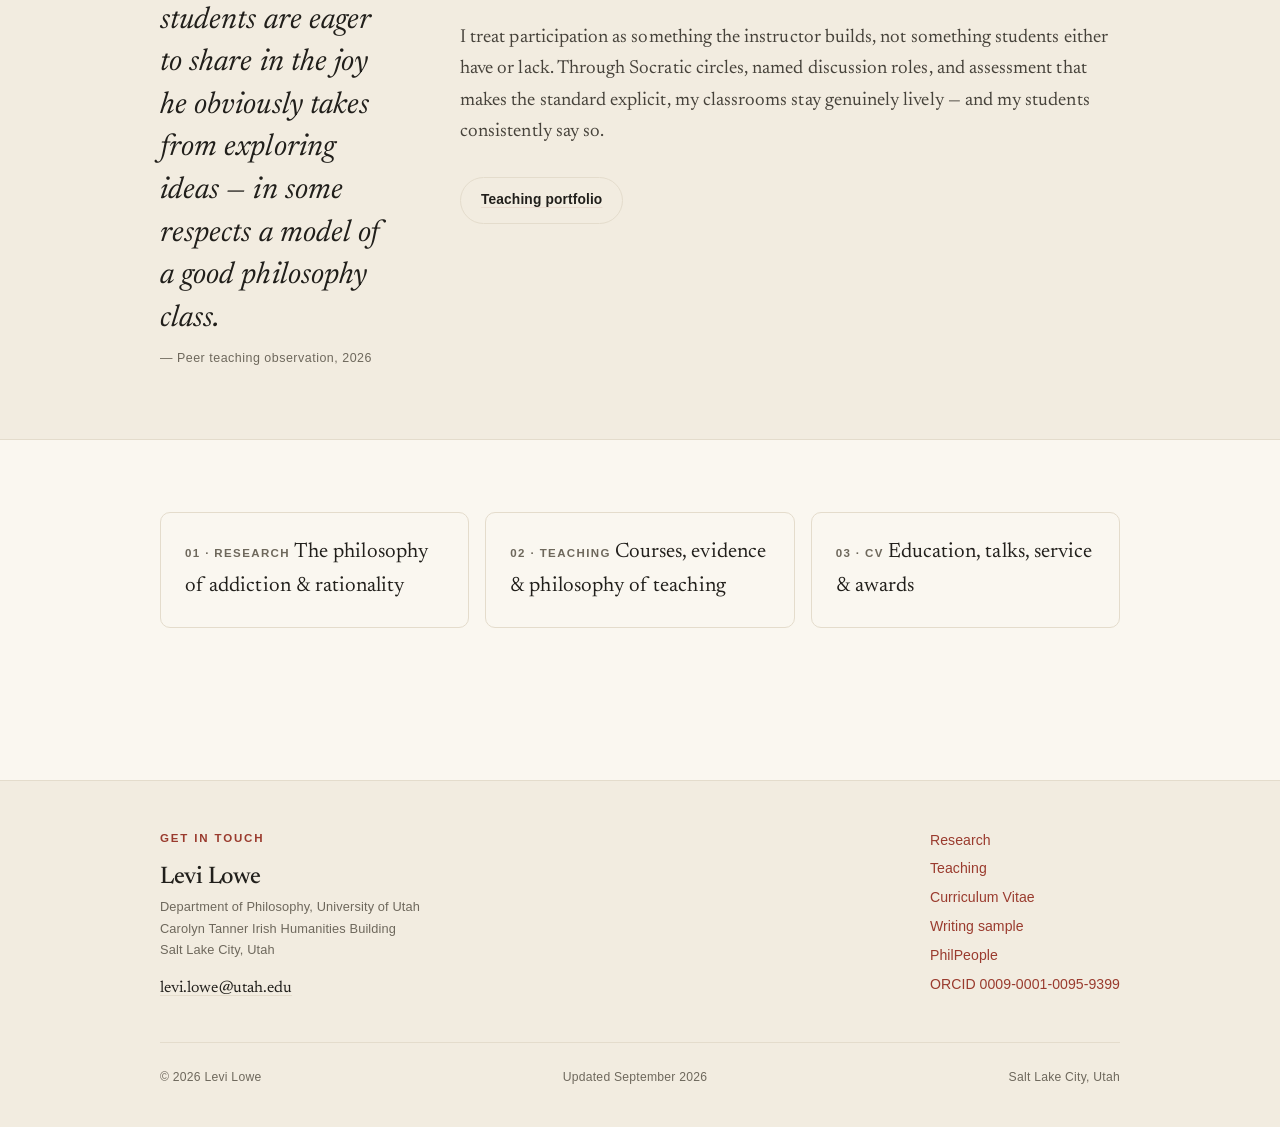
==== commit b57536e2: "Add teaching statement (page + PDF) and sample syllabi links; job-market status line - teaching-stat" ====
--- a/index.html
+++ b/index.html
@@ -82,6 +82,7 @@
           <p class="hero__role">Philosophy of science, bioethics &amp; the philosophy of psychiatry.</p>
           <p class="hero__intro">I use decision theory and game theory to ask how addiction takes
             hold — and what that means for rationality, prevention, and responsibility.</p>
+          <p class="jobmarket"><span class="jobmarket__dot" aria-hidden="true"></span>On the academic job market — seeking positions for the 2027–28 year.</p>
 
           <ul class="chips" aria-label="Areas of specialization">
             <li class="chip chip--accent">Philosophy of Science</li>
--- a/styles.css
+++ b/styles.css
@@ -489,3 +489,13 @@
 /* status pills (research pipeline) */
 .status { display:inline-block; font-family:var(--sans); font-size:0.66rem; font-weight:700; letter-spacing:0.09em; text-transform:uppercase; color:var(--accent); background:var(--accent-tint); padding:0.18rem 0.5rem; border-radius:100px; margin-right:0.55rem; vertical-align:0.1em; }
 .status--muted { color:var(--muted); background:var(--paper-3); }
+
+
+/* course syllabus links */
+.card__link { display:inline-block; margin-top:0.9rem; font-family:var(--sans); font-size:0.8rem; font-weight:600; letter-spacing:0.01em; color:var(--accent); }
+.card__link:hover { color:var(--accent-deep); text-decoration:underline; }
+.card__link::after { content:" \2197"; }
+
+/* job-market status */
+.jobmarket { display:inline-flex; align-items:center; gap:0.55rem; font-family:var(--sans); font-size:0.82rem; font-weight:600; letter-spacing:0.01em; color:var(--ink-soft); background:var(--accent-tint); border-radius:100px; padding:0.42rem 0.95rem; margin:0.4rem 0 0; }
+.jobmarket__dot { width:8px; height:8px; border-radius:50%; background:var(--accent); flex:none; }
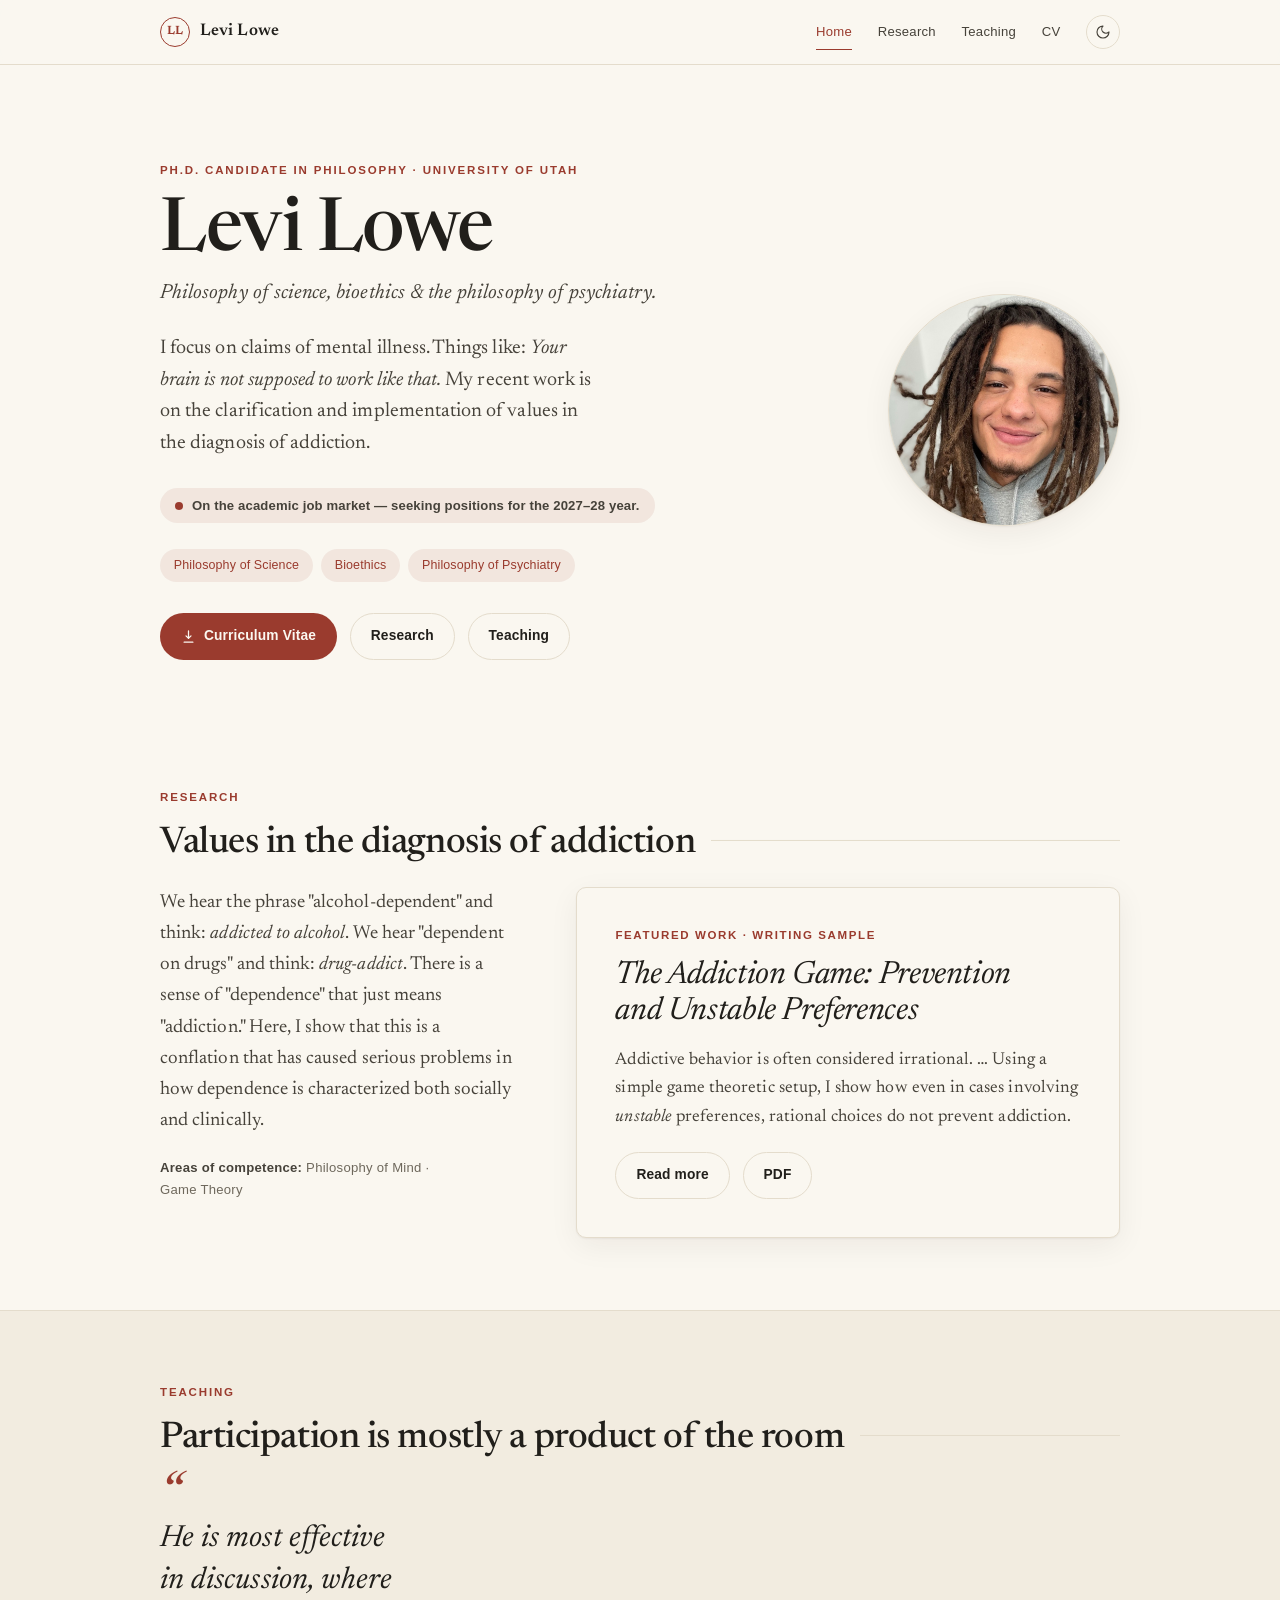
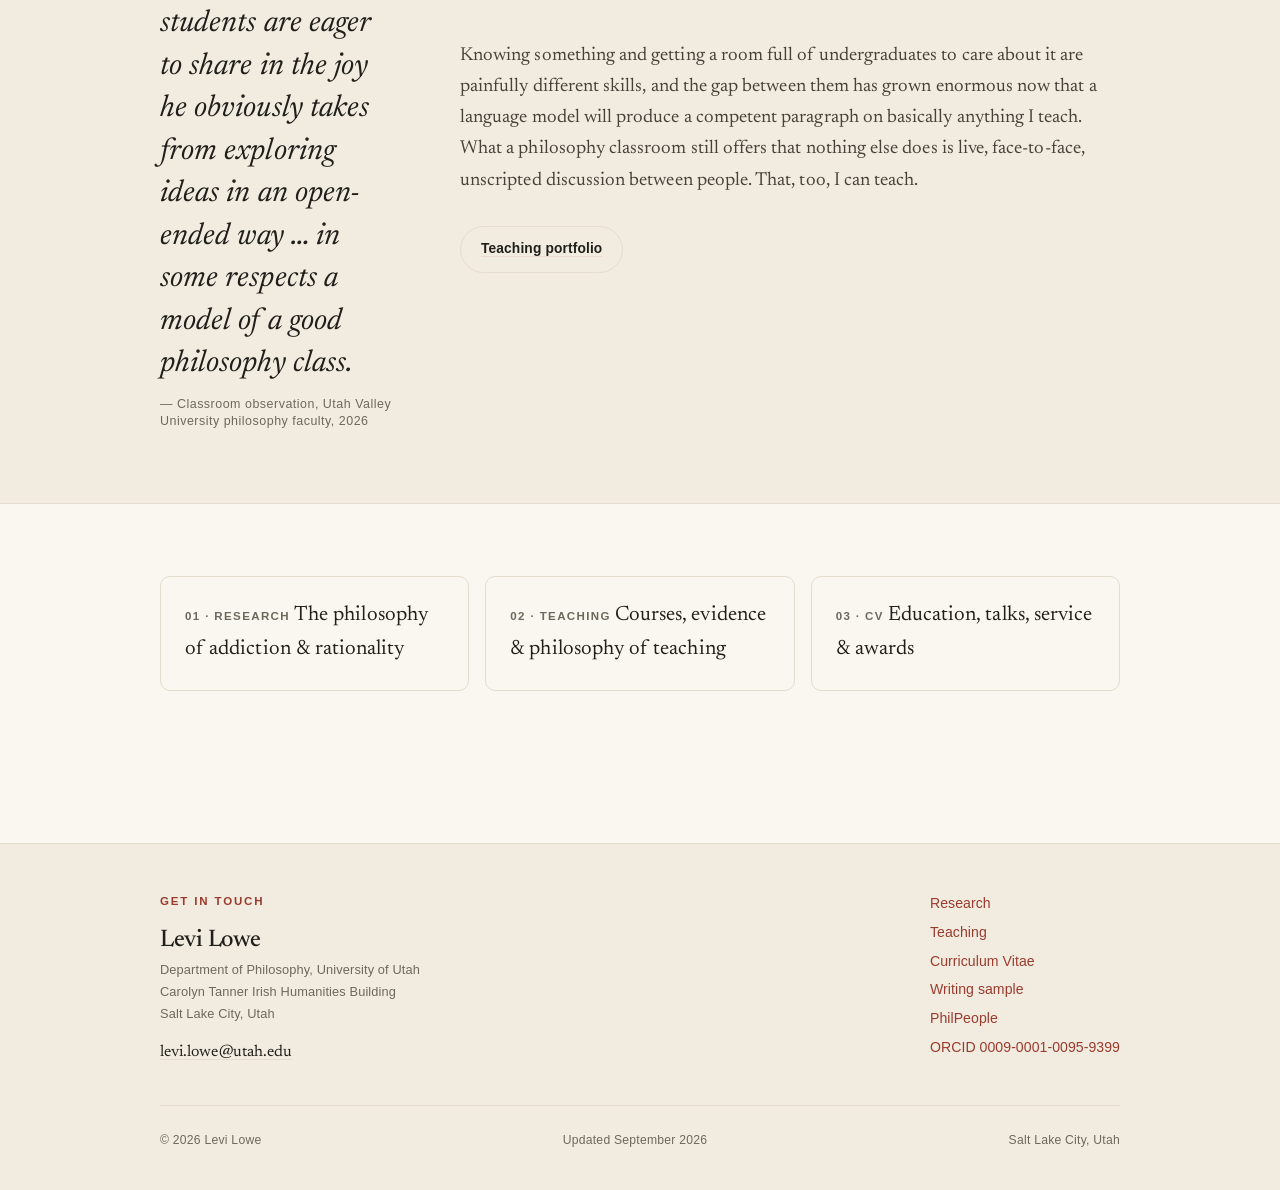
==== commit 7921102c: "Replace paraphrased site blurbs with Levi's own verbatim text Home, Research, and Teaching now quote" ====
--- a/index.html
+++ b/index.html
@@ -4,7 +4,7 @@
   <meta charset="utf-8">
   <meta name="viewport" content="width=device-width, initial-scale=1">
   <title>Levi Lowe — Philosopher</title>
-  <meta name="description" content="Levi Lowe is a Ph.D. candidate in philosophy at the University of Utah, working in philosophy of science, bioethics, and the philosophy of psychiatry — with research on addiction, rationality, and decision theory.">
+  <meta name="description" content="Levi Lowe is a Ph.D. candidate in philosophy at the University of Utah, working in philosophy of science, bioethics, and the philosophy of psychiatry. His recent work is on the clarification and implementation of values in the diagnosis of addiction.">
   <meta name="author" content="Levi Lowe">
 
 
@@ -17,7 +17,7 @@
   <meta property="og:type" content="website">
   <meta property="og:site_name" content="Levi Lowe">
   <meta property="og:title" content="Levi Lowe — Philosopher">
-  <meta property="og:description" content="Levi Lowe is a Ph.D. candidate in philosophy at the University of Utah, working in philosophy of science, bioethics, and the philosophy of psychiatry — with research on addiction, rationality, and decision theory.">
+  <meta property="og:description" content="Levi Lowe is a Ph.D. candidate in philosophy at the University of Utah, working in philosophy of science, bioethics, and the philosophy of psychiatry. His recent work is on the clarification and implementation of values in the diagnosis of addiction.">
   <meta property="og:url" content="https://levilakotalowe-sundown.github.io/">
   <meta property="og:image" content="https://levilakotalowe-sundown.github.io/assets/og-image.png">
   <meta property="og:image:width" content="1200">
@@ -25,7 +25,7 @@
   <meta property="og:image:alt" content="Levi Lowe — Ph.D. candidate in philosophy, University of Utah">
   <meta name="twitter:card" content="summary_large_image">
   <meta name="twitter:title" content="Levi Lowe — Philosopher">
-  <meta name="twitter:description" content="Levi Lowe is a Ph.D. candidate in philosophy at the University of Utah, working in philosophy of science, bioethics, and the philosophy of psychiatry — with research on addiction, rationality, and decision theory.">
+  <meta name="twitter:description" content="Levi Lowe is a Ph.D. candidate in philosophy at the University of Utah, working in philosophy of science, bioethics, and the philosophy of psychiatry. His recent work is on the clarification and implementation of values in the diagnosis of addiction.">
   <meta name="twitter:image" content="https://levilakotalowe-sundown.github.io/assets/og-image.png">
   <link rel="apple-touch-icon" sizes="180x180" href="/assets/apple-touch-icon.png">
   <link rel="icon" type="image/png" sizes="32x32" href="/assets/favicon-32.png">
@@ -80,8 +80,9 @@
           <p class="eyebrow">Ph.D. Candidate in Philosophy · University of Utah</p>
           <h1>Levi Lowe</h1>
           <p class="hero__role">Philosophy of science, bioethics &amp; the philosophy of psychiatry.</p>
-          <p class="hero__intro">I use decision theory and game theory to ask how addiction takes
-            hold — and what that means for rationality, prevention, and responsibility.</p>
+          <p class="hero__intro">I focus on claims of mental illness. Things like: <em>Your brain is
+            not supposed to work like that.</em> My recent work is on the clarification and
+            implementation of values in the diagnosis of addiction.</p>
           <p class="jobmarket"><span class="jobmarket__dot" aria-hidden="true"></span>On the academic job market — seeking positions for the 2027–28 year.</p>
 
           <ul class="chips" aria-label="Areas of specialization">
@@ -110,14 +111,13 @@
     <section class="section">
       <div class="wrap">
         <p class="eyebrow">Research</p>
-        <h2 class="section__title section__title--rule">A game-theoretic view of addiction</h2>
+        <h2 class="section__title section__title--rule">Values in the diagnosis of addiction</h2>
         <div class="hero__grid" style="align-items:start;">
           <div class="measure prose">
-            <p>My work sits where the philosophy of science, the philosophy of psychiatry, and
-              decision theory meet. I ask what it means to call addiction "irrational," and whether
-              staying rational is enough to keep it at bay. Drawing on game theory and rational-choice
-              theory, I argue that clear-eyed, preference-aligned reasoning does not, by itself,
-              prevent addiction.</p>
+            <p>We hear the phrase "alcohol-dependent" and think: <em>addicted to alcohol</em>. We hear
+              "dependent on drugs" and think: <em>drug-addict</em>. There is a sense of "dependence" that just
+              means "addiction." Here, I show that this is a conflation that has caused serious
+              problems in how dependence is characterized both socially and clinically.</p>
             <p style="font-family:var(--sans); font-size:0.82rem; letter-spacing:0.02em; color:var(--muted); margin-bottom:0;">
               <strong style="color:var(--ink-soft); font-weight:600;">Areas of competence:</strong>
               Philosophy of Mind · Game Theory</p>
@@ -126,9 +126,9 @@
           <div class="feature" style="max-width:34rem;">
             <p class="feature__kicker">Featured work · Writing sample</p>
             <h3>The Addiction Game: Prevention and Unstable Preferences</h3>
-            <p class="feature__abstract">Using a simple game-theoretic setup, I show how — even for a
-              perfectly rational agent with unstable preferences — abstention can lose its strategic
-              dominance, and addiction can arise from rational choices.</p>
+            <p class="feature__abstract">Addictive behavior is often considered irrational. &hellip;
+              Using a simple game theoretic setup, I show how even in cases involving <em>unstable</em>
+              preferences, rational choices do not prevent addiction.</p>
             <div class="actions" style="margin-top:1.3rem;">
               <a class="btn btn--ghost" href="research.html">Read more</a>
               <a class="btn btn--ghost" href="assets/Levi-Lowe-Writing-Sample-The-Addiction-Game.pdf" target="_blank" rel="noopener">PDF</a>
@@ -142,18 +142,20 @@
     <section class="section section--tint">
       <div class="wrap">
         <p class="eyebrow">Teaching</p>
-        <h2 class="section__title section__title--rule">Designing a room where people talk</h2>
+        <h2 class="section__title section__title--rule">Participation is mostly a product of the room</h2>
         <div class="hero__grid" style="align-items:center;">
           <blockquote class="quote quote--feature" style="margin:0;">
             He is most effective in discussion, where students are eager to share in the joy he
-            obviously takes from exploring ideas &mdash; in some respects a model of a good philosophy class.
-            <cite>— Peer teaching observation, 2026</cite>
+            obviously takes from exploring ideas in an open-ended way &hellip; in some respects a model
+            of a good philosophy class.
+            <cite>— Classroom observation, Utah Valley University philosophy faculty, 2026</cite>
           </blockquote>
           <div class="measure prose">
-            <p>I treat participation as something the instructor builds, not something students either
-              have or lack. Through Socratic circles, named discussion roles, and assessment that makes
-              the standard explicit, my classrooms stay genuinely lively — and my students consistently
-              say so.</p>
+            <p>Knowing something and getting a room full of undergraduates to care about it are
+              painfully different skills, and the gap between them has grown enormous now that a
+              language model will produce a competent paragraph on basically anything I teach. What a
+              philosophy classroom still offers that nothing else does is live, face-to-face,
+              unscripted discussion between people. That, too, I can teach.</p>
             <div class="actions">
               <a class="btn btn--ghost" href="teaching.html">Teaching portfolio</a>
             </div>
--- a/styles.css
+++ b/styles.css
@@ -95,9 +95,10 @@
   letter-spacing: -0.012em;
   color: var(--ink);
   margin: 0 0 0.5em;
-}
-
-p { margin: 0 0 1.1em; }
+  text-wrap: balance;
+}
+
+p { margin: 0 0 1.1em; text-wrap: pretty; }
 
 hr {
   border: 0;
@@ -499,3 +500,34 @@
 /* job-market status */
 .jobmarket { display:inline-flex; align-items:center; gap:0.55rem; font-family:var(--sans); font-size:0.82rem; font-weight:600; letter-spacing:0.01em; color:var(--ink-soft); background:var(--accent-tint); border-radius:100px; padding:0.42rem 0.95rem; margin:0.4rem 0 0; }
 .jobmarket__dot { width:8px; height:8px; border-radius:50%; background:var(--accent); flex:none; }
+
+
+/* refined typographic detail (validated design pass) */
+.prose, .lede, .hero__intro, .feature__abstract, .quote, .cv-row__title { font-variant-numeric: oldstyle-nums; }
+.quote { hanging-punctuation: first last; }
+
+/* teaching: discussion roles */
+.roles { display: grid; grid-template-columns: repeat(auto-fit, minmax(190px, 1fr)); gap: 0.7rem; margin: 1.4rem 0 1.8rem; padding: 0; list-style: none; }
+.role { padding: 0.8rem 0.95rem; border: 1px solid var(--line); border-radius: var(--radius); background: var(--paper); }
+.role__name { display: block; font-family: var(--sans); font-size: 0.74rem; font-weight: 600; letter-spacing: 0.08em; text-transform: uppercase; color: var(--accent); }
+.role__job { display: block; font-size: 0.98rem; line-height: 1.45; color: var(--ink-soft); margin-top: 0.25rem; }
+
+/* teaching: quote that corroborates a commitment */
+.quote--inline { font-size: 1.04rem; line-height: 1.5; margin: 1.1rem 0 0.4rem; padding-left: 1.2rem; }
+.quote--inline cite { margin-top: 0.4rem; }
+
+/* teaching: evaluation stat row */
+.stats--evals { grid-template-columns: repeat(auto-fit, minmax(140px, 1fr)); margin-top: 0.4rem; }
+.stats__caption { font-family: var(--sans); font-size: 0.82rem; color: var(--muted); max-width: 60ch; margin: 0.2rem 0 0; line-height: 1.5; }
+.obs { display: grid; grid-template-columns: minmax(0, 1fr) 15rem; gap: 1.5rem 2.5rem; align-items: start; }
+.obs .stat { padding-top: 0.6rem; }
+.obs .stat__label { max-width: 15rem; }
+@media (max-width: 720px) { .obs { grid-template-columns: 1fr; } }
+
+/* research: dissertation chapters as prose blocks */
+.chapter { margin-top: 2.6rem; }
+.chapter:first-child { margin-top: 0.4rem; }
+.chapter__num { display: block; font-family: var(--sans); font-size: 0.74rem; font-weight: 600; letter-spacing: 0.08em; text-transform: uppercase; color: var(--accent); margin-bottom: 0.3rem; }
+.prose .chapter h3 { margin-top: 0; }
+.chapter__meta { display: flex; flex-wrap: wrap; align-items: center; gap: 0.5rem 1rem; margin: 0.55rem 0 0.9rem; font-family: var(--sans); font-size: 0.85rem; }
+.chapter__meta .card__link { margin-top: 0; }
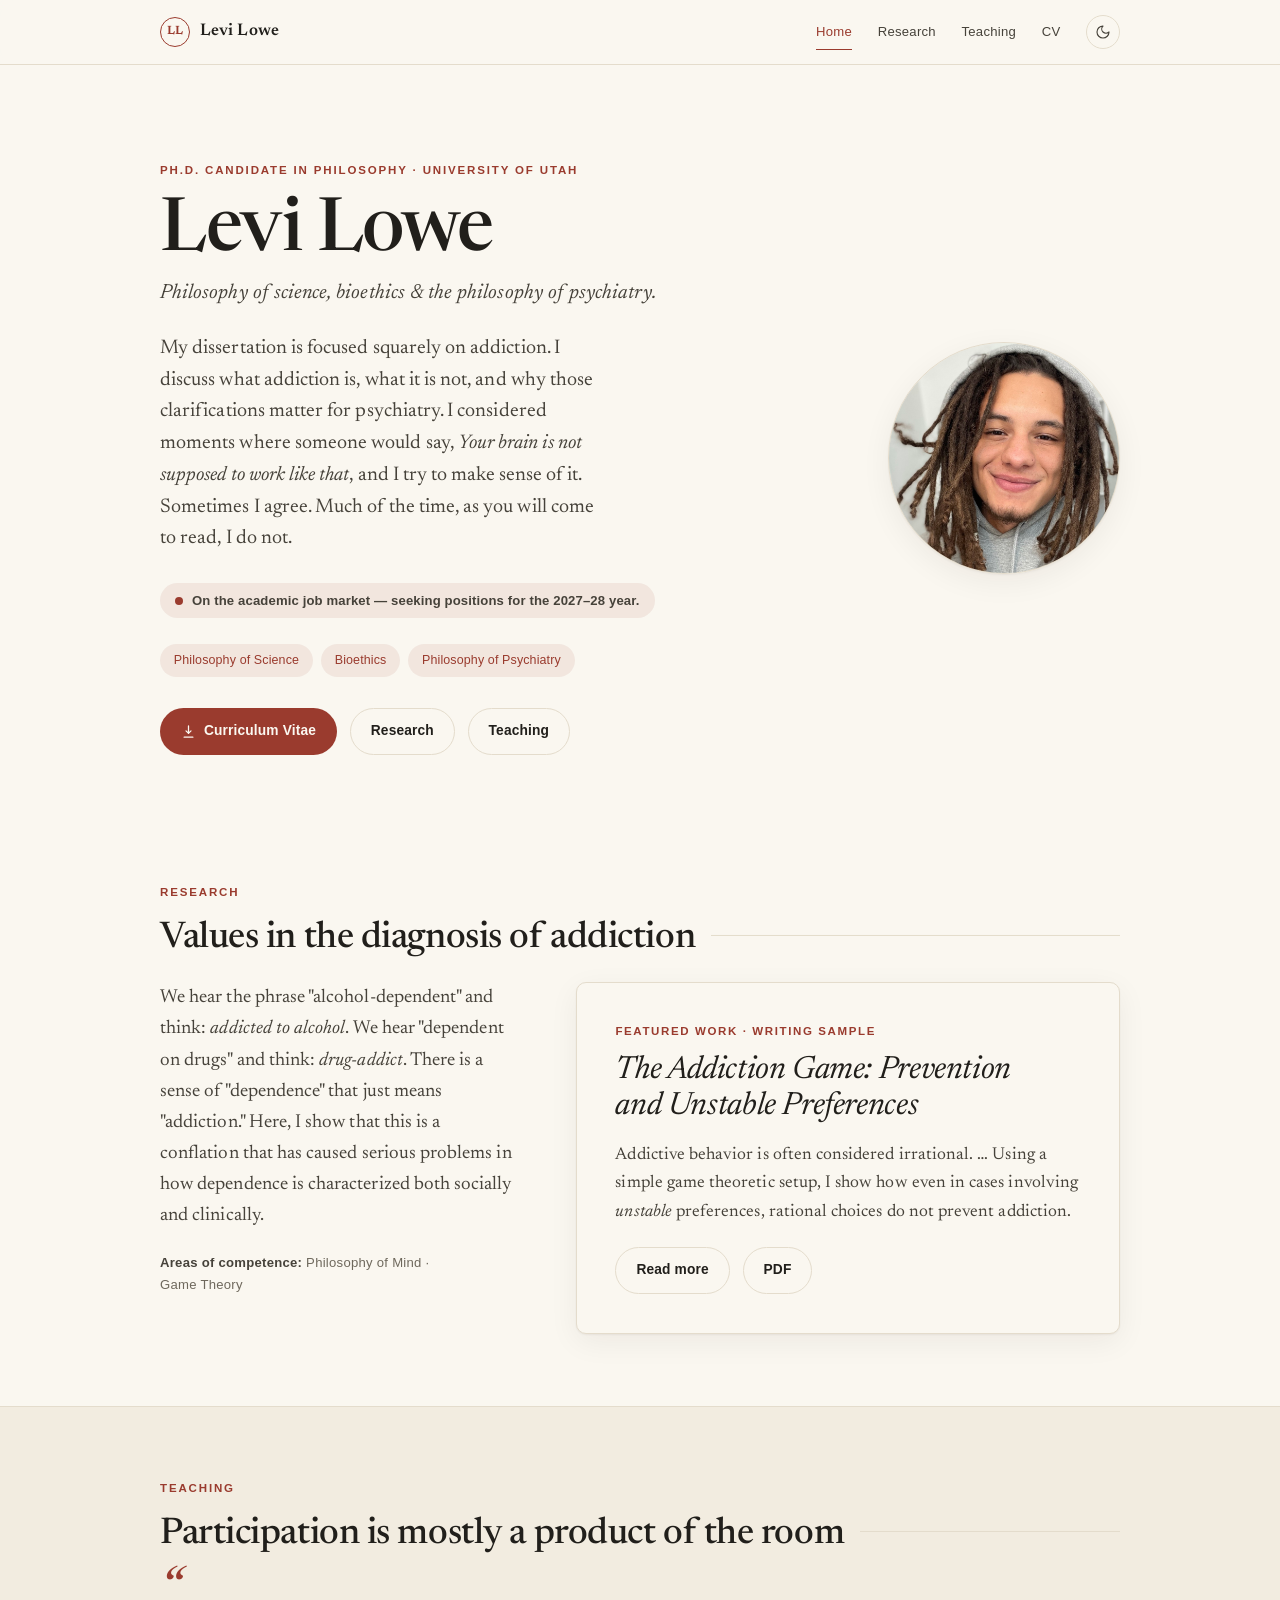
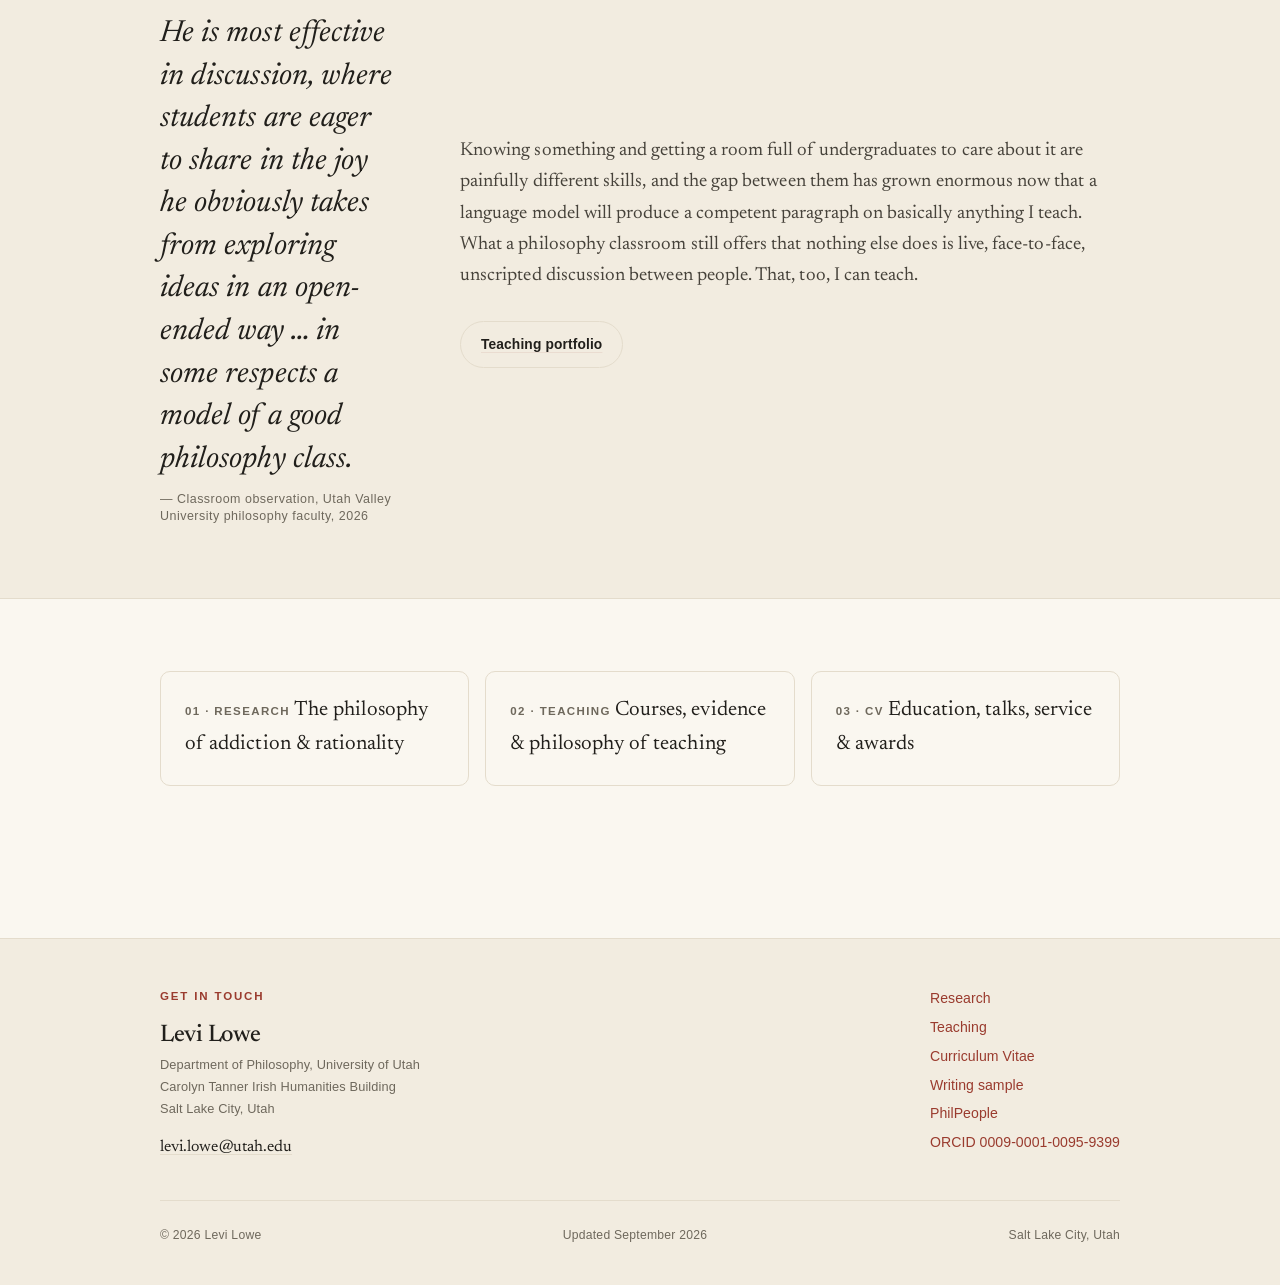
==== commit 9221933e: "Update research statement and forward-facing copy Replace the research statement PDF and refresh the" ====
--- a/index.html
+++ b/index.html
@@ -4,7 +4,7 @@
   <meta charset="utf-8">
   <meta name="viewport" content="width=device-width, initial-scale=1">
   <title>Levi Lowe — Philosopher</title>
-  <meta name="description" content="Levi Lowe is a Ph.D. candidate in philosophy at the University of Utah, working in philosophy of science, bioethics, and the philosophy of psychiatry. His recent work is on the clarification and implementation of values in the diagnosis of addiction.">
+  <meta name="description" content="Levi Lowe is a Ph.D. candidate in philosophy at the University of Utah, working in philosophy of science, bioethics, and the philosophy of psychiatry. His dissertation is focused squarely on addiction: what it is, what it is not, and why those clarifications matter for psychiatry.">
   <meta name="author" content="Levi Lowe">
 
 
@@ -17,7 +17,7 @@
   <meta property="og:type" content="website">
   <meta property="og:site_name" content="Levi Lowe">
   <meta property="og:title" content="Levi Lowe — Philosopher">
-  <meta property="og:description" content="Levi Lowe is a Ph.D. candidate in philosophy at the University of Utah, working in philosophy of science, bioethics, and the philosophy of psychiatry. His recent work is on the clarification and implementation of values in the diagnosis of addiction.">
+  <meta property="og:description" content="Levi Lowe is a Ph.D. candidate in philosophy at the University of Utah, working in philosophy of science, bioethics, and the philosophy of psychiatry. His dissertation is focused squarely on addiction: what it is, what it is not, and why those clarifications matter for psychiatry.">
   <meta property="og:url" content="https://levilakotalowe-sundown.github.io/">
   <meta property="og:image" content="https://levilakotalowe-sundown.github.io/assets/og-image.png">
   <meta property="og:image:width" content="1200">
@@ -25,7 +25,7 @@
   <meta property="og:image:alt" content="Levi Lowe — Ph.D. candidate in philosophy, University of Utah">
   <meta name="twitter:card" content="summary_large_image">
   <meta name="twitter:title" content="Levi Lowe — Philosopher">
-  <meta name="twitter:description" content="Levi Lowe is a Ph.D. candidate in philosophy at the University of Utah, working in philosophy of science, bioethics, and the philosophy of psychiatry. His recent work is on the clarification and implementation of values in the diagnosis of addiction.">
+  <meta name="twitter:description" content="Levi Lowe is a Ph.D. candidate in philosophy at the University of Utah, working in philosophy of science, bioethics, and the philosophy of psychiatry. His dissertation is focused squarely on addiction: what it is, what it is not, and why those clarifications matter for psychiatry.">
   <meta name="twitter:image" content="https://levilakotalowe-sundown.github.io/assets/og-image.png">
   <link rel="apple-touch-icon" sizes="180x180" href="/assets/apple-touch-icon.png">
   <link rel="icon" type="image/png" sizes="32x32" href="/assets/favicon-32.png">
@@ -80,9 +80,11 @@
           <p class="eyebrow">Ph.D. Candidate in Philosophy · University of Utah</p>
           <h1>Levi Lowe</h1>
           <p class="hero__role">Philosophy of science, bioethics &amp; the philosophy of psychiatry.</p>
-          <p class="hero__intro">I focus on claims of mental illness. Things like: <em>Your brain is
-            not supposed to work like that.</em> My recent work is on the clarification and
-            implementation of values in the diagnosis of addiction.</p>
+          <p class="hero__intro">My dissertation is focused squarely on addiction. I discuss what
+            addiction is, what it is not, and why those clarifications matter for psychiatry. I
+            considered moments where someone would say, <em>Your brain is not supposed to work like
+            that</em>, and I try to make sense of it. Sometimes I agree. Much of the time, as you
+            will come to read, I do not.</p>
           <p class="jobmarket"><span class="jobmarket__dot" aria-hidden="true"></span>On the academic job market — seeking positions for the 2027–28 year.</p>
 
           <ul class="chips" aria-label="Areas of specialization">
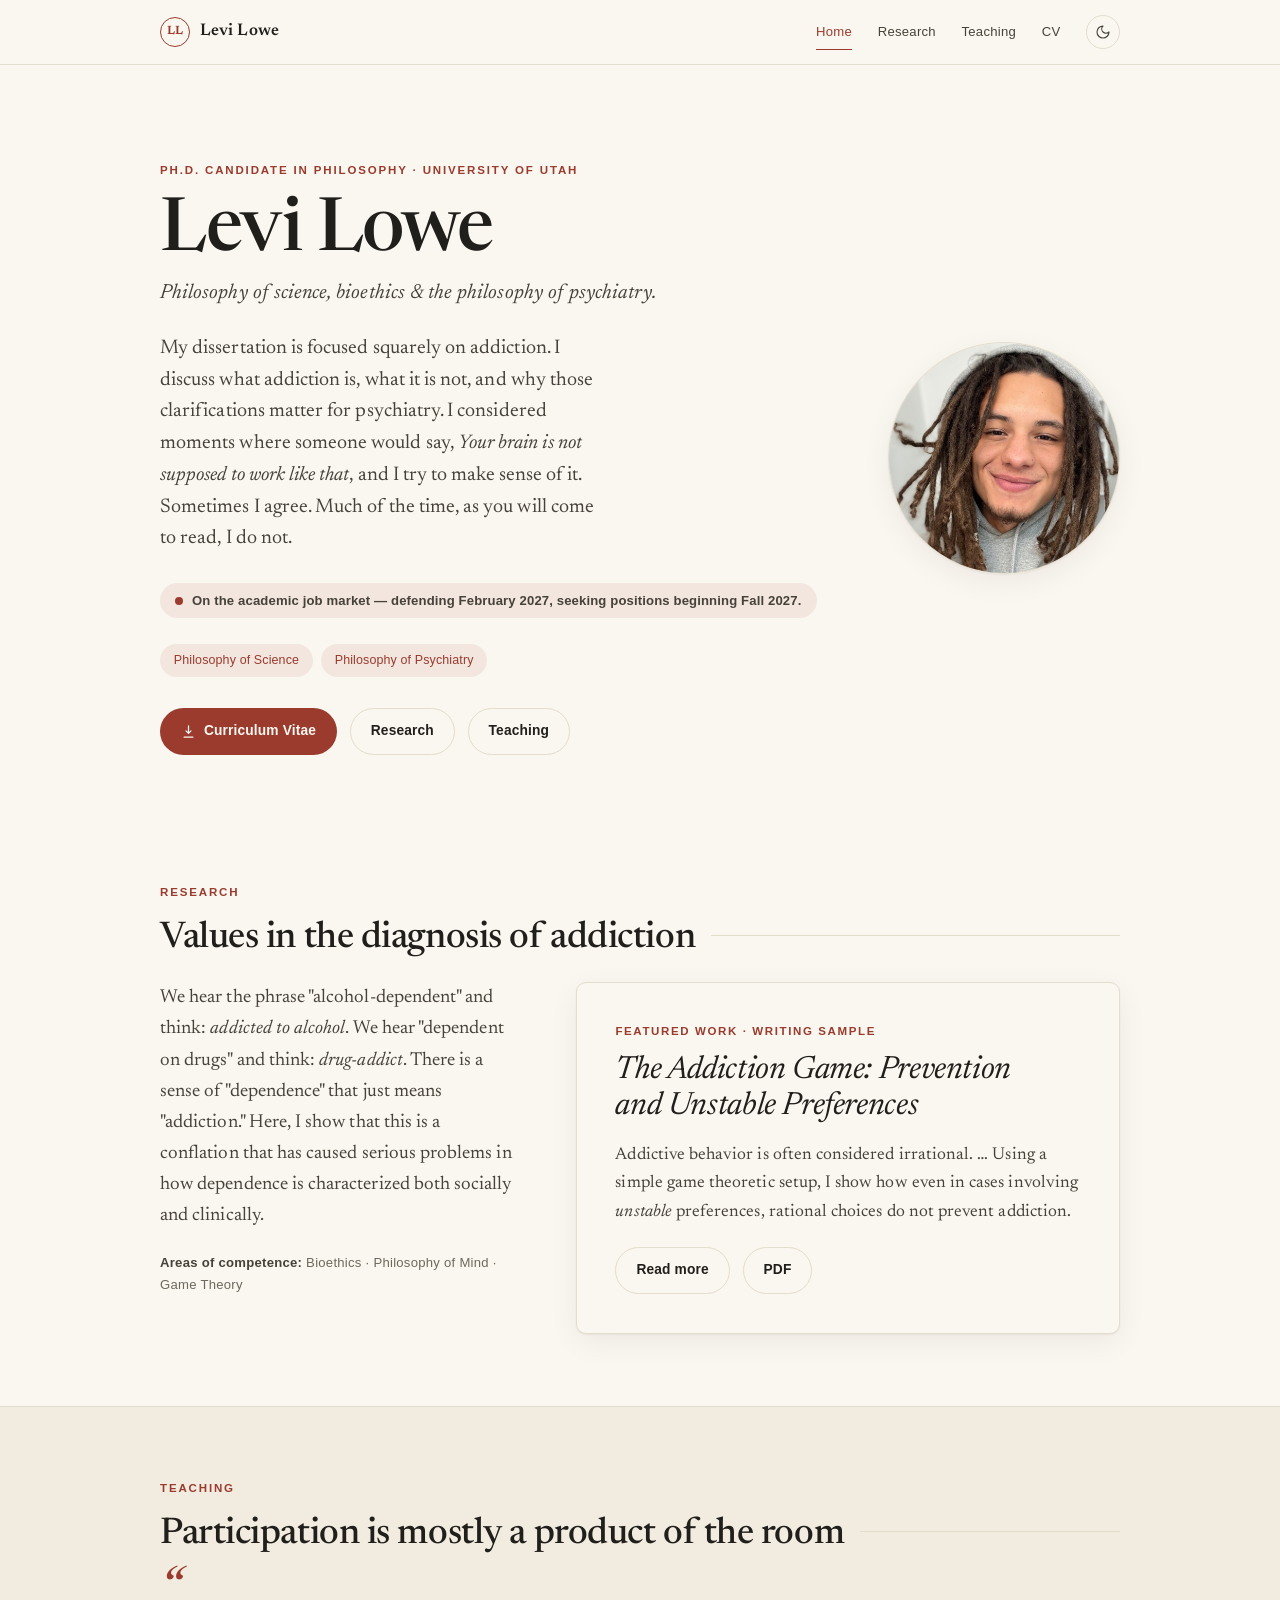
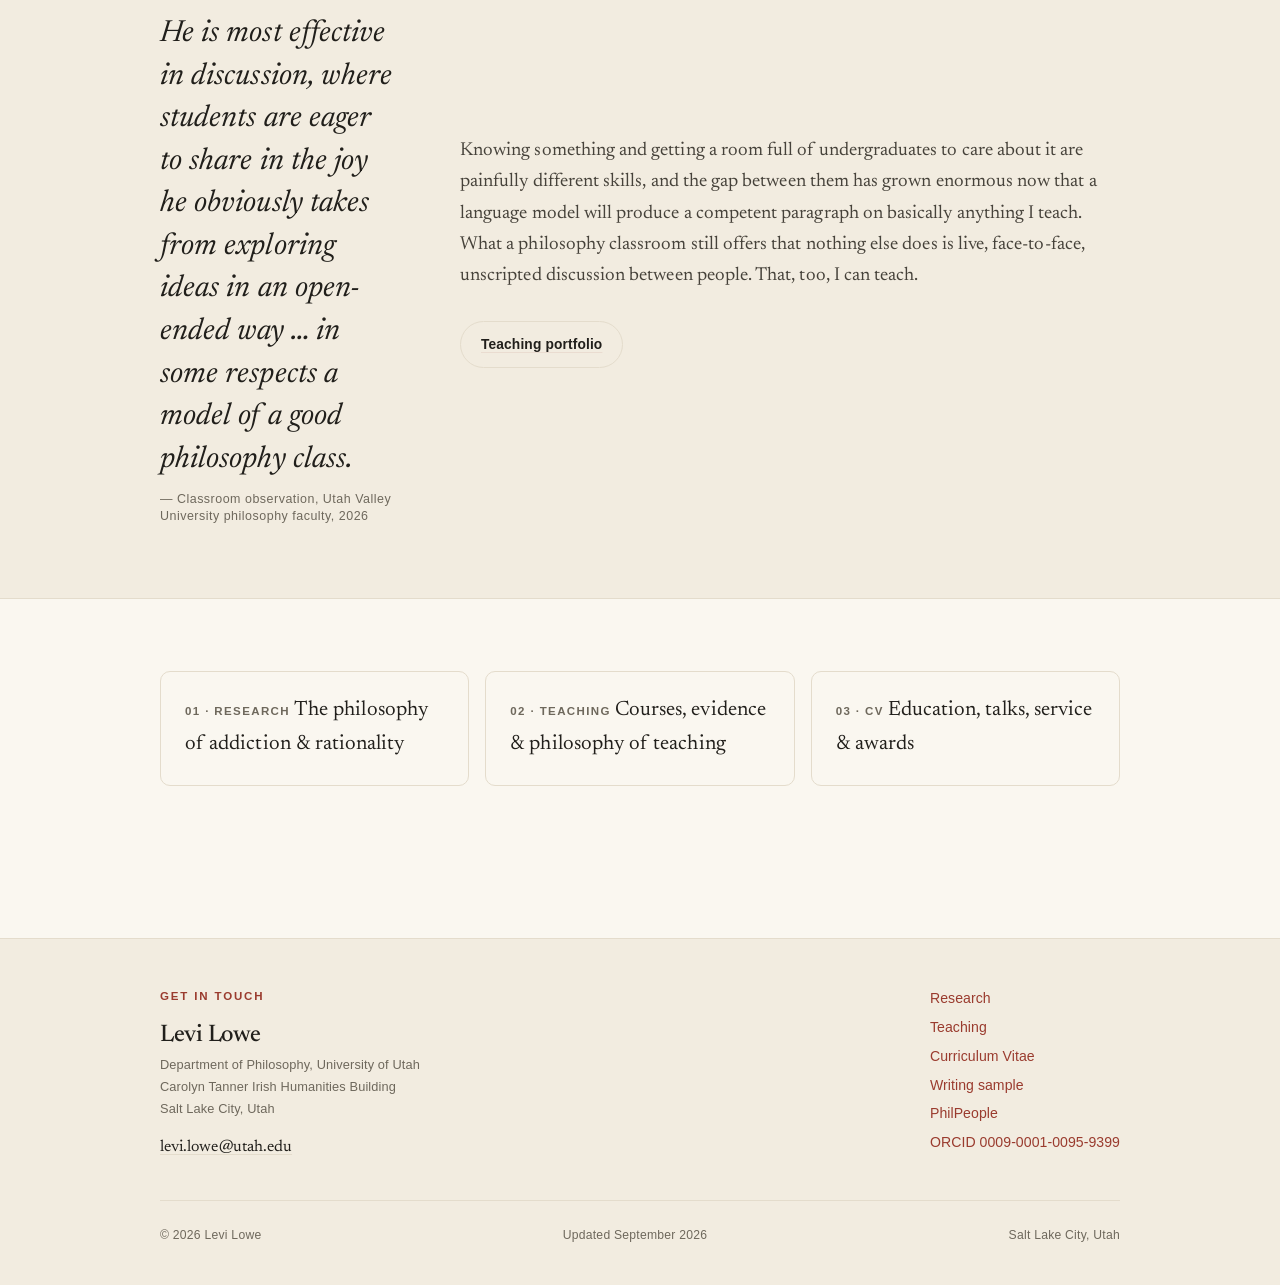
==== commit 15c9f9d3: "Job-market pass: defense date, dissertation block, tighter CV Adds the facts a search committee scre" ====
--- a/index.html
+++ b/index.html
@@ -3,6 +3,7 @@
 <head>
   <meta charset="utf-8">
   <meta name="viewport" content="width=device-width, initial-scale=1">
+  <script>(function(){try{var t=localStorage.getItem("theme");if(t)document.documentElement.setAttribute("data-theme",t);}catch(e){}})();</script>
   <title>Levi Lowe — Philosopher</title>
   <meta name="description" content="Levi Lowe is a Ph.D. candidate in philosophy at the University of Utah, working in philosophy of science, bioethics, and the philosophy of psychiatry. His dissertation is focused squarely on addiction: what it is, what it is not, and why those clarifications matter for psychiatry.">
   <meta name="author" content="Levi Lowe">
@@ -85,11 +86,10 @@
             considered moments where someone would say, <em>Your brain is not supposed to work like
             that</em>, and I try to make sense of it. Sometimes I agree. Much of the time, as you
             will come to read, I do not.</p>
-          <p class="jobmarket"><span class="jobmarket__dot" aria-hidden="true"></span>On the academic job market — seeking positions for the 2027–28 year.</p>
+          <p class="jobmarket"><span class="jobmarket__dot" aria-hidden="true"></span>On the academic job market — defending February 2027, seeking positions beginning Fall 2027.</p>
 
           <ul class="chips" aria-label="Areas of specialization">
             <li class="chip chip--accent">Philosophy of Science</li>
-            <li class="chip chip--accent">Bioethics</li>
             <li class="chip chip--accent">Philosophy of Psychiatry</li>
           </ul>
 
@@ -122,7 +122,7 @@
               problems in how dependence is characterized both socially and clinically.</p>
             <p style="font-family:var(--sans); font-size:0.82rem; letter-spacing:0.02em; color:var(--muted); margin-bottom:0;">
               <strong style="color:var(--ink-soft); font-weight:600;">Areas of competence:</strong>
-              Philosophy of Mind · Game Theory</p>
+              Bioethics · Philosophy of Mind · Game Theory</p>
           </div>
 
           <div class="feature" style="max-width:34rem;">
@@ -218,10 +218,6 @@
   <script>
     (function () {
       var root = document.documentElement;
-      try {
-        var saved = localStorage.getItem("theme");
-        if (saved) root.setAttribute("data-theme", saved);
-      } catch (e) {}
       var btn = document.querySelector(".theme-toggle");
       if (btn) btn.addEventListener("click", function () {
         var isDark = root.getAttribute("data-theme") === "dark"
--- a/styles.css
+++ b/styles.css
@@ -529,5 +529,16 @@
 .chapter:first-child { margin-top: 0.4rem; }
 .chapter__num { display: block; font-family: var(--sans); font-size: 0.74rem; font-weight: 600; letter-spacing: 0.08em; text-transform: uppercase; color: var(--accent); margin-bottom: 0.3rem; }
 .prose .chapter h3 { margin-top: 0; }
+.chapter__synopsis {
+  font-style: italic;
+  font-size: 1.06em;
+  line-height: 1.45;
+  color: var(--ink);
+  border-left: 2px solid var(--accent);
+  padding-left: 0.85rem;
+  margin: 0.6rem 0 0;
+  text-wrap: balance;
+}
+.prose .chapter__synopsis { margin-bottom: 0; }
 .chapter__meta { display: flex; flex-wrap: wrap; align-items: center; gap: 0.5rem 1rem; margin: 0.55rem 0 0.9rem; font-family: var(--sans); font-size: 0.85rem; }
 .chapter__meta .card__link { margin-top: 0; }
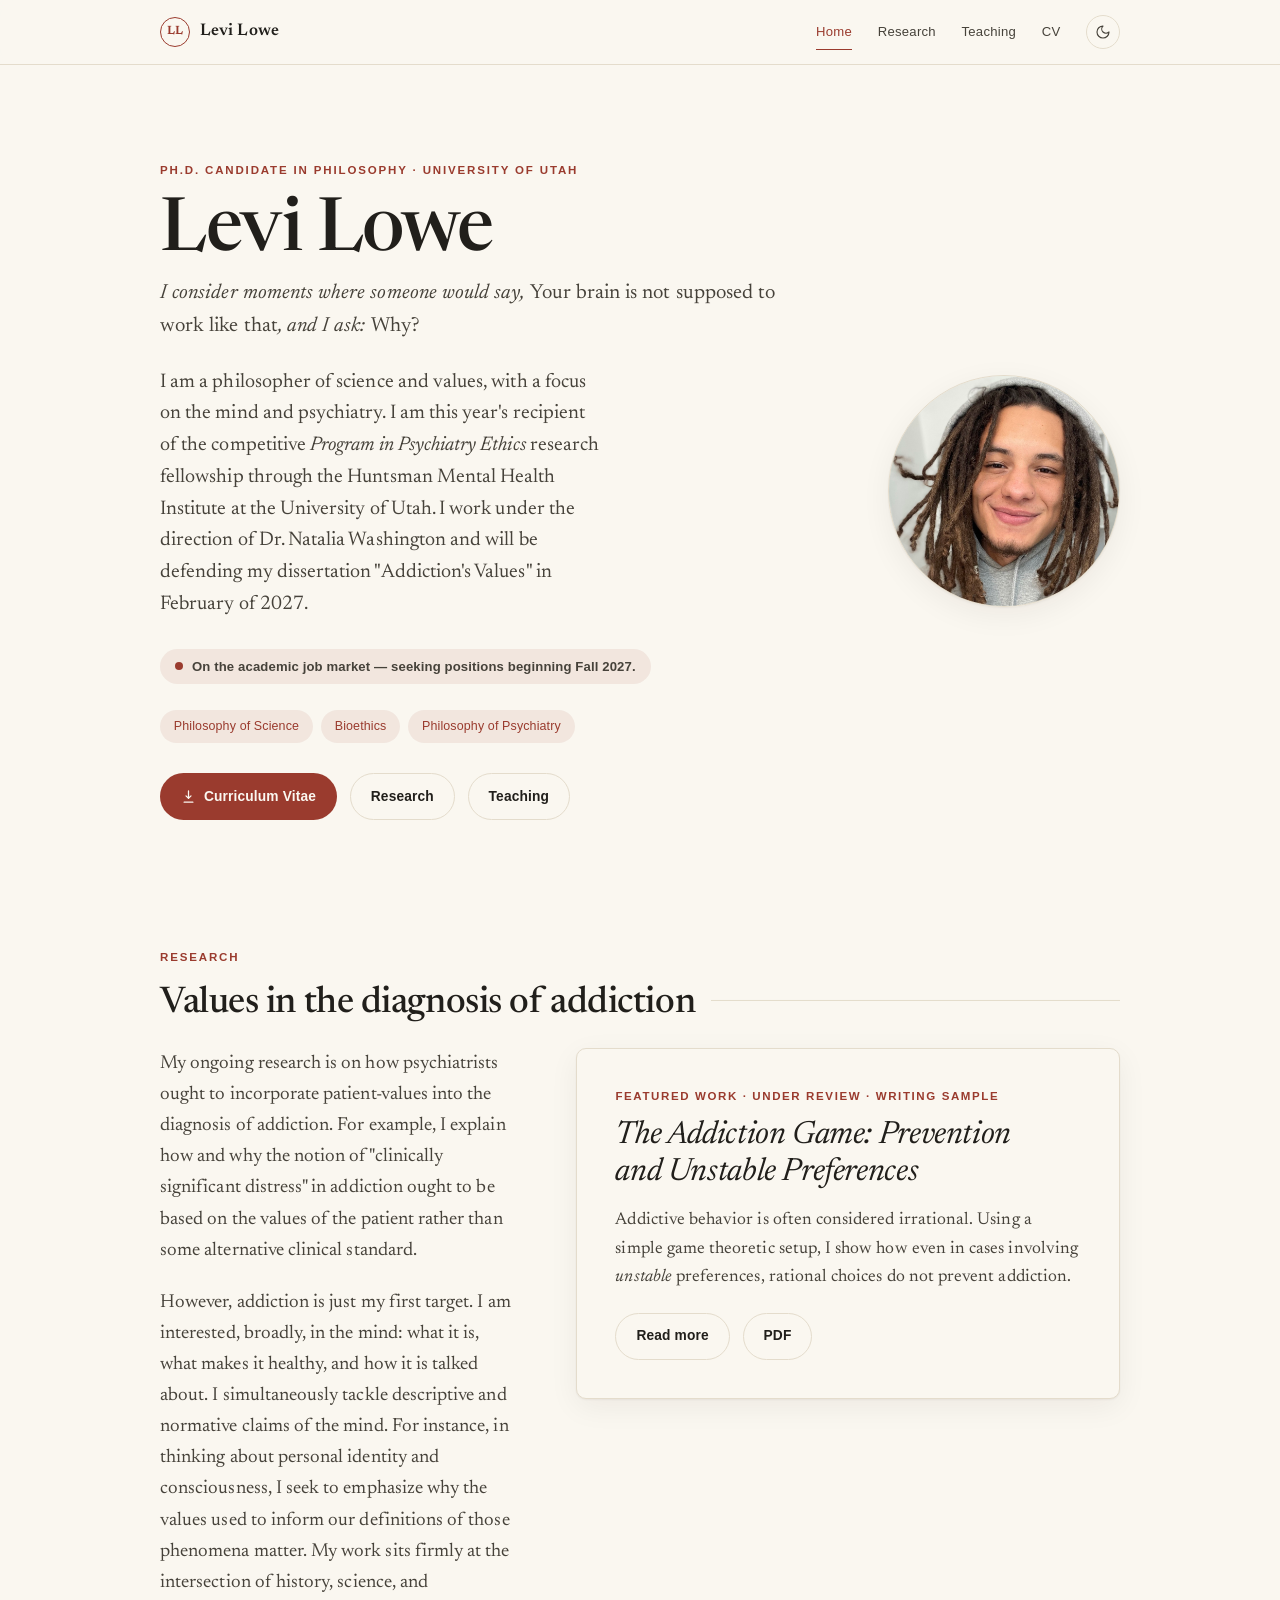
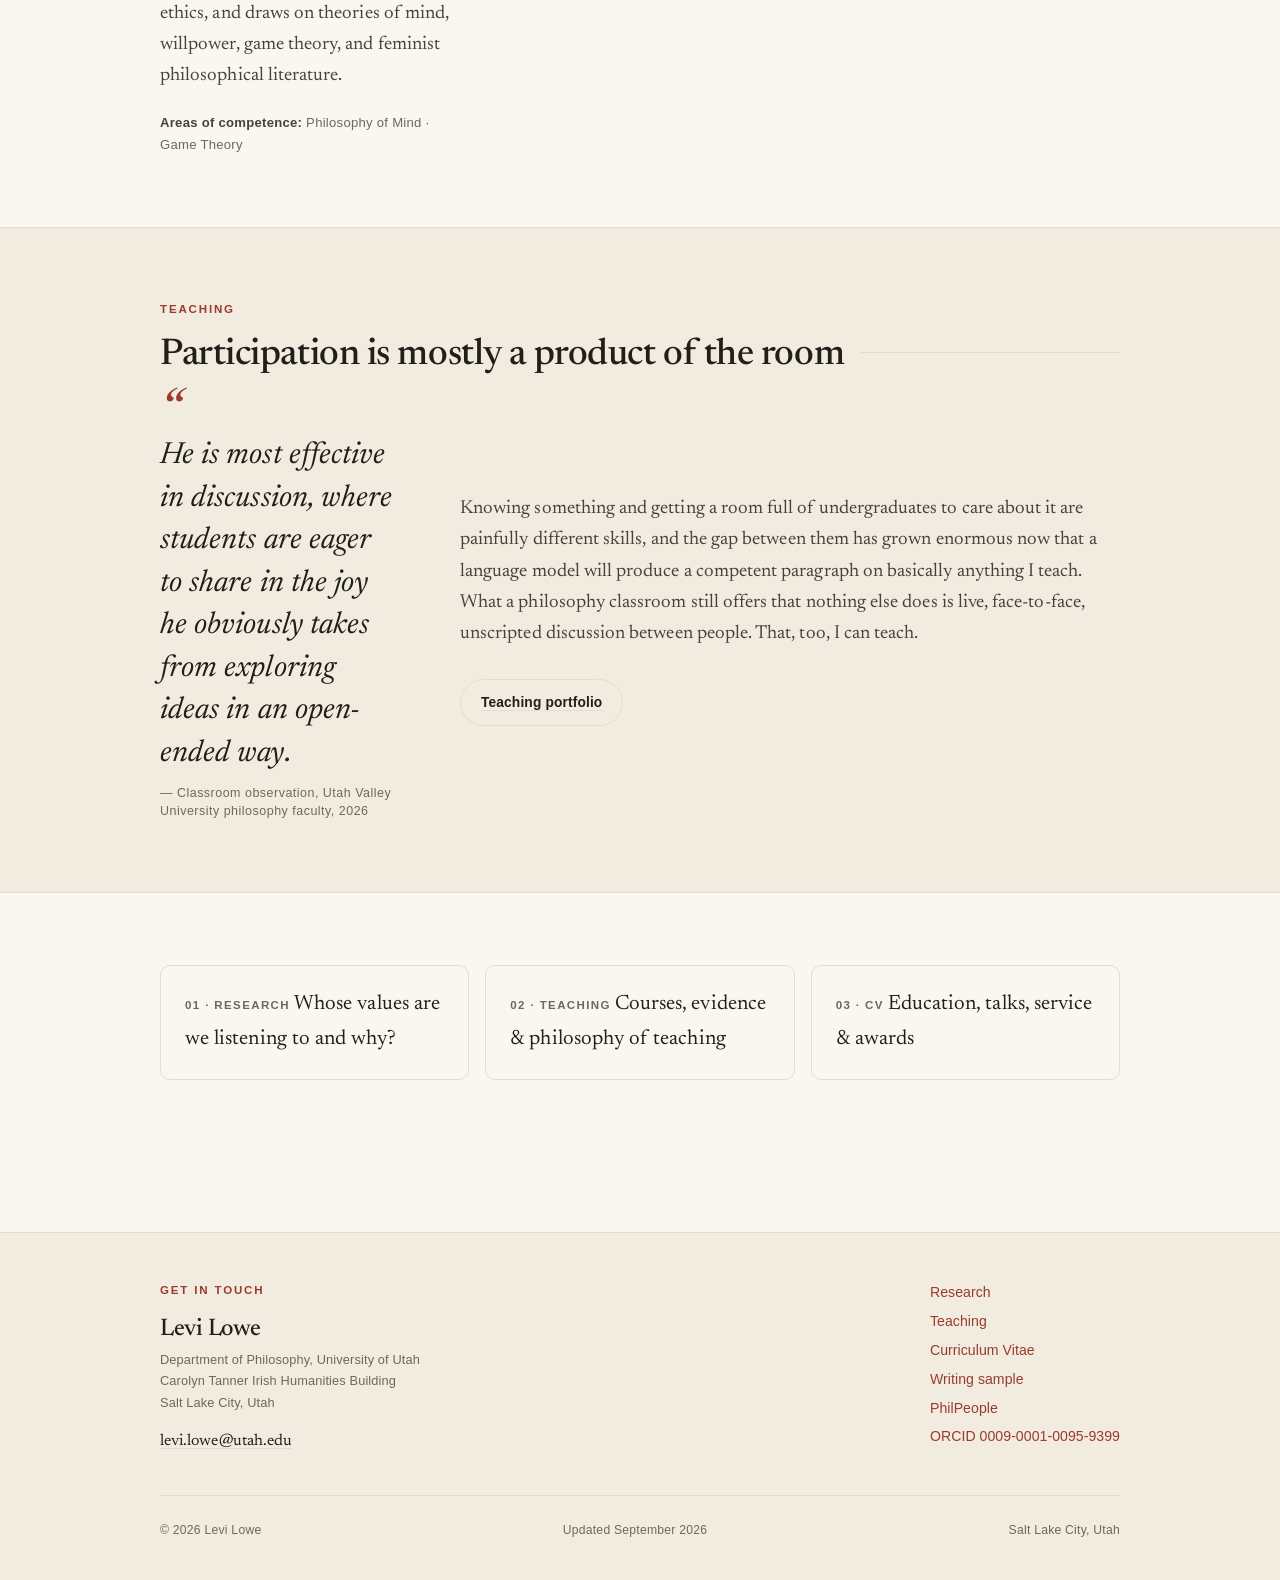
==== commit d82de536: "Rebuild site around Levi's new CV, research statement, and cover letter Swap in the updated CV and r" ====
--- a/index.html
+++ b/index.html
@@ -4,8 +4,8 @@
   <meta charset="utf-8">
   <meta name="viewport" content="width=device-width, initial-scale=1">
   <script>(function(){try{var t=localStorage.getItem("theme");if(t)document.documentElement.setAttribute("data-theme",t);}catch(e){}})();</script>
-  <title>Levi Lowe — Philosopher</title>
-  <meta name="description" content="Levi Lowe is a Ph.D. candidate in philosophy at the University of Utah, working in philosophy of science, bioethics, and the philosophy of psychiatry. His dissertation is focused squarely on addiction: what it is, what it is not, and why those clarifications matter for psychiatry.">
+  <title>Levi Lowe — Philosopher of science and values</title>
+  <meta name="description" content="Levi Lowe is a Ph.D. candidate in philosophy at the University of Utah and a philosopher of science and values, with a focus on the mind and psychiatry. His research is on how psychiatrists ought to incorporate patient-values into the diagnosis of addiction.">
   <meta name="author" content="Levi Lowe">
 
 
@@ -17,16 +17,16 @@
   <link rel="canonical" href="https://levilakotalowe-sundown.github.io/">
   <meta property="og:type" content="website">
   <meta property="og:site_name" content="Levi Lowe">
-  <meta property="og:title" content="Levi Lowe — Philosopher">
-  <meta property="og:description" content="Levi Lowe is a Ph.D. candidate in philosophy at the University of Utah, working in philosophy of science, bioethics, and the philosophy of psychiatry. His dissertation is focused squarely on addiction: what it is, what it is not, and why those clarifications matter for psychiatry.">
+  <meta property="og:title" content="Levi Lowe — Philosopher of science and values">
+  <meta property="og:description" content="Levi Lowe is a Ph.D. candidate in philosophy at the University of Utah and a philosopher of science and values, with a focus on the mind and psychiatry. His research is on how psychiatrists ought to incorporate patient-values into the diagnosis of addiction.">
   <meta property="og:url" content="https://levilakotalowe-sundown.github.io/">
   <meta property="og:image" content="https://levilakotalowe-sundown.github.io/assets/og-image.png">
   <meta property="og:image:width" content="1200">
   <meta property="og:image:height" content="630">
   <meta property="og:image:alt" content="Levi Lowe — Ph.D. candidate in philosophy, University of Utah">
   <meta name="twitter:card" content="summary_large_image">
-  <meta name="twitter:title" content="Levi Lowe — Philosopher">
-  <meta name="twitter:description" content="Levi Lowe is a Ph.D. candidate in philosophy at the University of Utah, working in philosophy of science, bioethics, and the philosophy of psychiatry. His dissertation is focused squarely on addiction: what it is, what it is not, and why those clarifications matter for psychiatry.">
+  <meta name="twitter:title" content="Levi Lowe — Philosopher of science and values">
+  <meta name="twitter:description" content="Levi Lowe is a Ph.D. candidate in philosophy at the University of Utah and a philosopher of science and values, with a focus on the mind and psychiatry. His research is on how psychiatrists ought to incorporate patient-values into the diagnosis of addiction.">
   <meta name="twitter:image" content="https://levilakotalowe-sundown.github.io/assets/og-image.png">
   <link rel="apple-touch-icon" sizes="180x180" href="/assets/apple-touch-icon.png">
   <link rel="icon" type="image/png" sizes="32x32" href="/assets/favicon-32.png">
@@ -42,6 +42,7 @@
     "givenName": "Levi",
     "familyName": "Lowe",
     "jobTitle": "Ph.D. Candidate in Philosophy",
+    "description": "Philosopher of science and values, with a focus on the mind and psychiatry.",
     "affiliation": { "@type": "CollegeOrUniversity", "name": "University of Utah" },
     "url": "https://levilakotalowe-sundown.github.io/",
     "image": "https://levilakotalowe-sundown.github.io/assets/og-image.png",
@@ -80,16 +81,18 @@
         <div>
           <p class="eyebrow">Ph.D. Candidate in Philosophy · University of Utah</p>
           <h1>Levi Lowe</h1>
-          <p class="hero__role">Philosophy of science, bioethics &amp; the philosophy of psychiatry.</p>
-          <p class="hero__intro">My dissertation is focused squarely on addiction. I discuss what
-            addiction is, what it is not, and why those clarifications matter for psychiatry. I
-            considered moments where someone would say, <em>Your brain is not supposed to work like
-            that</em>, and I try to make sense of it. Sometimes I agree. Much of the time, as you
-            will come to read, I do not.</p>
-          <p class="jobmarket"><span class="jobmarket__dot" aria-hidden="true"></span>On the academic job market — defending February 2027, seeking positions beginning Fall 2027.</p>
+          <p class="hero__role">I consider moments where someone would say, <em>Your brain is not
+            supposed to work like that</em>, and I ask: <em>Why?</em></p>
+          <p class="hero__intro">I am a philosopher of science and values, with a focus on the mind
+            and psychiatry. I am this year's recipient of the competitive <em>Program in Psychiatry
+            Ethics</em> research fellowship through the Huntsman Mental Health Institute at the
+            University of Utah. I work under the direction of Dr. Natalia Washington and will be
+            defending my dissertation "Addiction's Values" in February of 2027.</p>
+          <p class="jobmarket"><span class="jobmarket__dot" aria-hidden="true"></span>On the academic job market — seeking positions beginning Fall 2027.</p>
 
           <ul class="chips" aria-label="Areas of specialization">
             <li class="chip chip--accent">Philosophy of Science</li>
+            <li class="chip chip--accent">Bioethics</li>
             <li class="chip chip--accent">Philosophy of Psychiatry</li>
           </ul>
 
@@ -116,19 +119,26 @@
         <h2 class="section__title section__title--rule">Values in the diagnosis of addiction</h2>
         <div class="hero__grid" style="align-items:start;">
           <div class="measure prose">
-            <p>We hear the phrase "alcohol-dependent" and think: <em>addicted to alcohol</em>. We hear
-              "dependent on drugs" and think: <em>drug-addict</em>. There is a sense of "dependence" that just
-              means "addiction." Here, I show that this is a conflation that has caused serious
-              problems in how dependence is characterized both socially and clinically.</p>
+            <p>My ongoing research is on how psychiatrists ought to incorporate patient-values into the
+              diagnosis of addiction. For example, I explain how and why the notion of "clinically
+              significant distress" in addiction ought to be based on the values of the patient rather
+              than some alternative clinical standard.</p>
+            <p>However, addiction is just my first target. I am
+              interested, broadly, in the mind: what it is, what makes it healthy, and how it is talked
+              about. I simultaneously tackle descriptive and normative claims of the mind. For instance,
+              in thinking about personal identity and consciousness, I seek to emphasize why the values
+              used to inform our definitions of those phenomena matter. My work sits firmly at the
+              intersection of history, science, and ethics, and draws on theories of mind, willpower,
+              game theory, and feminist philosophical literature.</p>
             <p style="font-family:var(--sans); font-size:0.82rem; letter-spacing:0.02em; color:var(--muted); margin-bottom:0;">
               <strong style="color:var(--ink-soft); font-weight:600;">Areas of competence:</strong>
-              Bioethics · Philosophy of Mind · Game Theory</p>
+              Philosophy of Mind · Game Theory</p>
           </div>
 
           <div class="feature" style="max-width:34rem;">
-            <p class="feature__kicker">Featured work · Writing sample</p>
+            <p class="feature__kicker">Featured work · Under review · Writing sample</p>
             <h3>The Addiction Game: Prevention and Unstable Preferences</h3>
-            <p class="feature__abstract">Addictive behavior is often considered irrational. &hellip;
+            <p class="feature__abstract">Addictive behavior is often considered irrational.
               Using a simple game theoretic setup, I show how even in cases involving <em>unstable</em>
               preferences, rational choices do not prevent addiction.</p>
             <div class="actions" style="margin-top:1.3rem;">
@@ -148,8 +158,7 @@
         <div class="hero__grid" style="align-items:center;">
           <blockquote class="quote quote--feature" style="margin:0;">
             He is most effective in discussion, where students are eager to share in the joy he
-            obviously takes from exploring ideas in an open-ended way &hellip; in some respects a model
-            of a good philosophy class.
+            obviously takes from exploring ideas in an open-ended way.
             <cite>— Classroom observation, Utah Valley University philosophy faculty, 2026</cite>
           </blockquote>
           <div class="measure prose">
@@ -172,7 +181,7 @@
         <div class="cross">
           <a href="research.html">
             <span class="cross__label">01 · Research</span>
-            <span class="cross__title">The philosophy of addiction &amp; rationality</span>
+            <span class="cross__title">Whose values are we listening to and why?</span>
           </a>
           <a href="teaching.html">
             <span class="cross__label">02 · Teaching</span>
--- a/styles.css
+++ b/styles.css
@@ -239,6 +239,7 @@
   font-style: italic;
   margin-bottom: 1.4rem;
 }
+.hero__role em { font-style: normal; }
 .hero__intro { font-size: 1.24rem; line-height: 1.6; color: var(--ink-soft); max-width: 40ch; }
 
 .portrait {
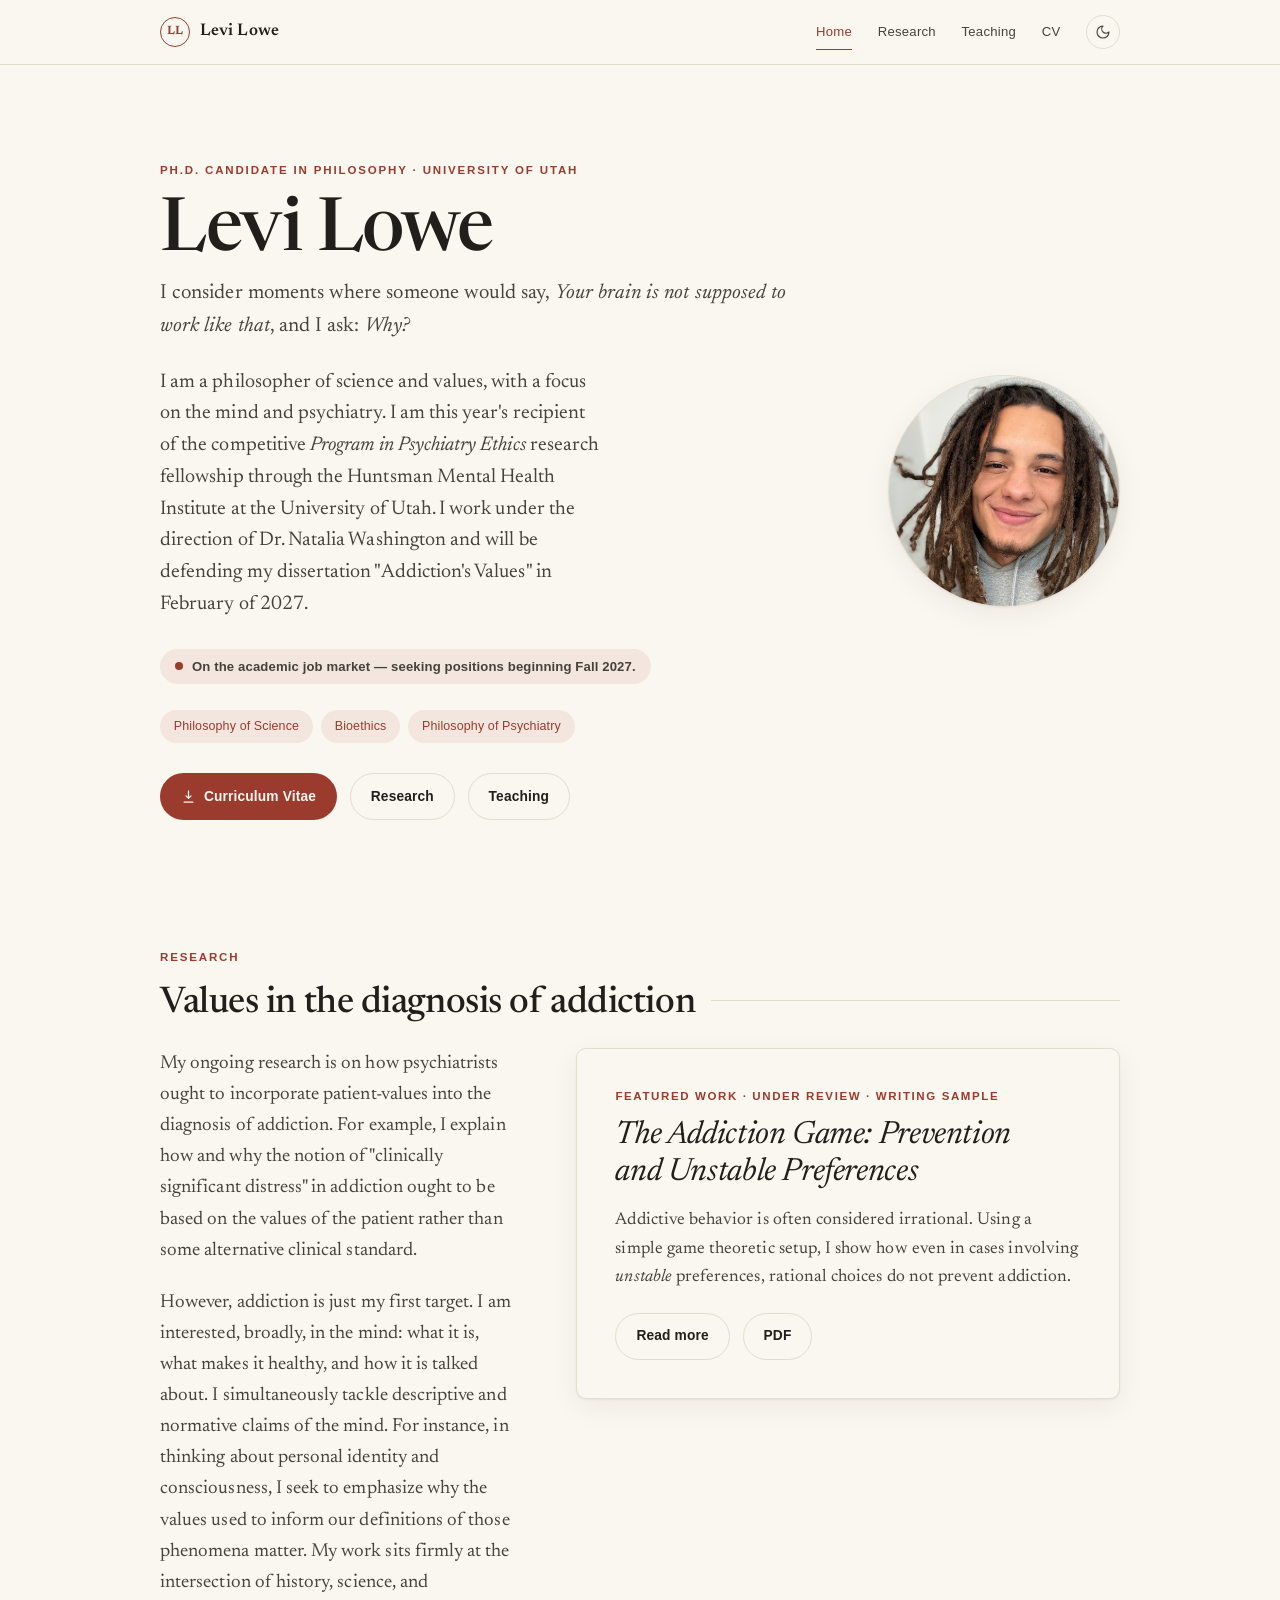
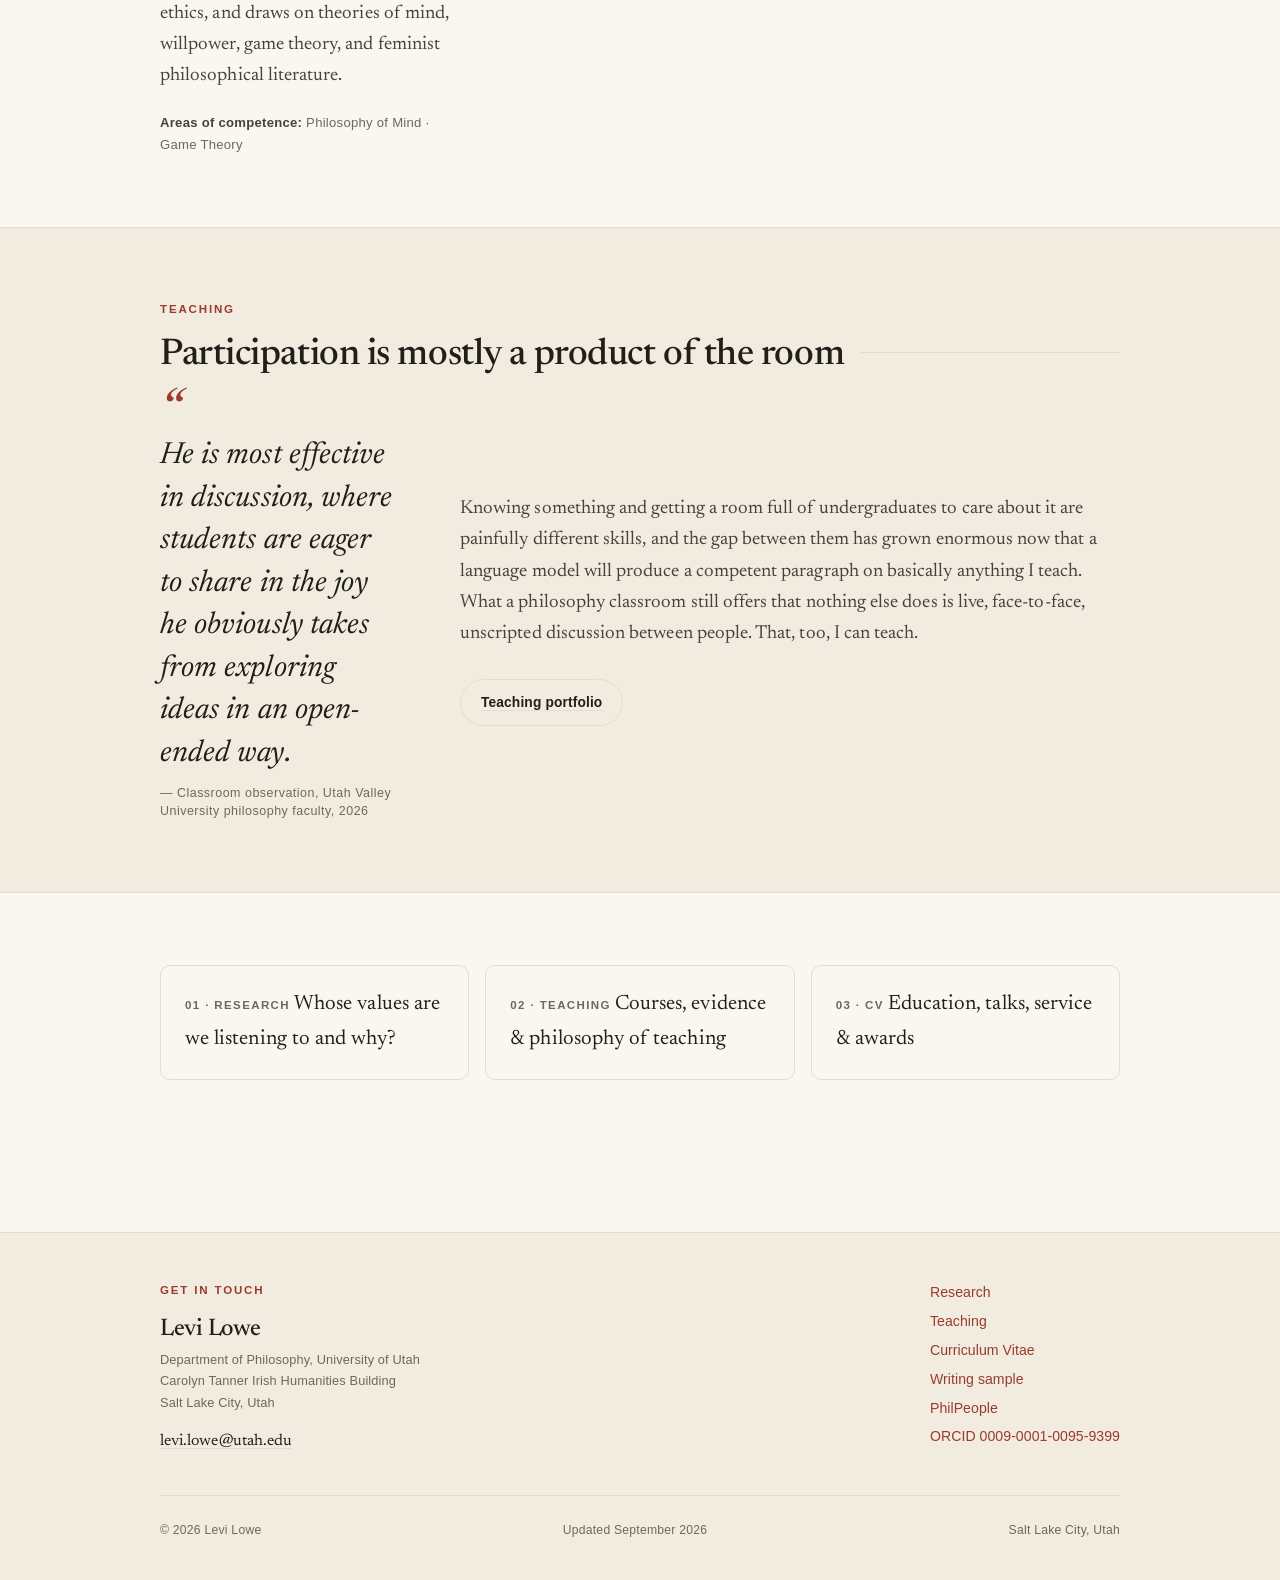
==== commit 3f5db1ac: "Set the home page's opening line in roman, with Levi's italics The line quoted from his research sta" ====
--- a/index.html
+++ b/index.html
@@ -81,7 +81,7 @@
         <div>
           <p class="eyebrow">Ph.D. Candidate in Philosophy · University of Utah</p>
           <h1>Levi Lowe</h1>
-          <p class="hero__role">I consider moments where someone would say, <em>Your brain is not
+          <p class="hero__role hero__role--roman">I consider moments where someone would say, <em>Your brain is not
             supposed to work like that</em>, and I ask: <em>Why?</em></p>
           <p class="hero__intro">I am a philosopher of science and values, with a focus on the mind
             and psychiatry. I am this year's recipient of the competitive <em>Program in Psychiatry
--- a/styles.css
+++ b/styles.css
@@ -239,7 +239,8 @@
   font-style: italic;
   margin-bottom: 1.4rem;
 }
-.hero__role em { font-style: normal; }
+/* opening line quoted from his research statement: roman, with his italics as he set them */
+.hero__role--roman { font-style: normal; }
 .hero__intro { font-size: 1.24rem; line-height: 1.6; color: var(--ink-soft); max-width: 40ch; }
 
 .portrait {
